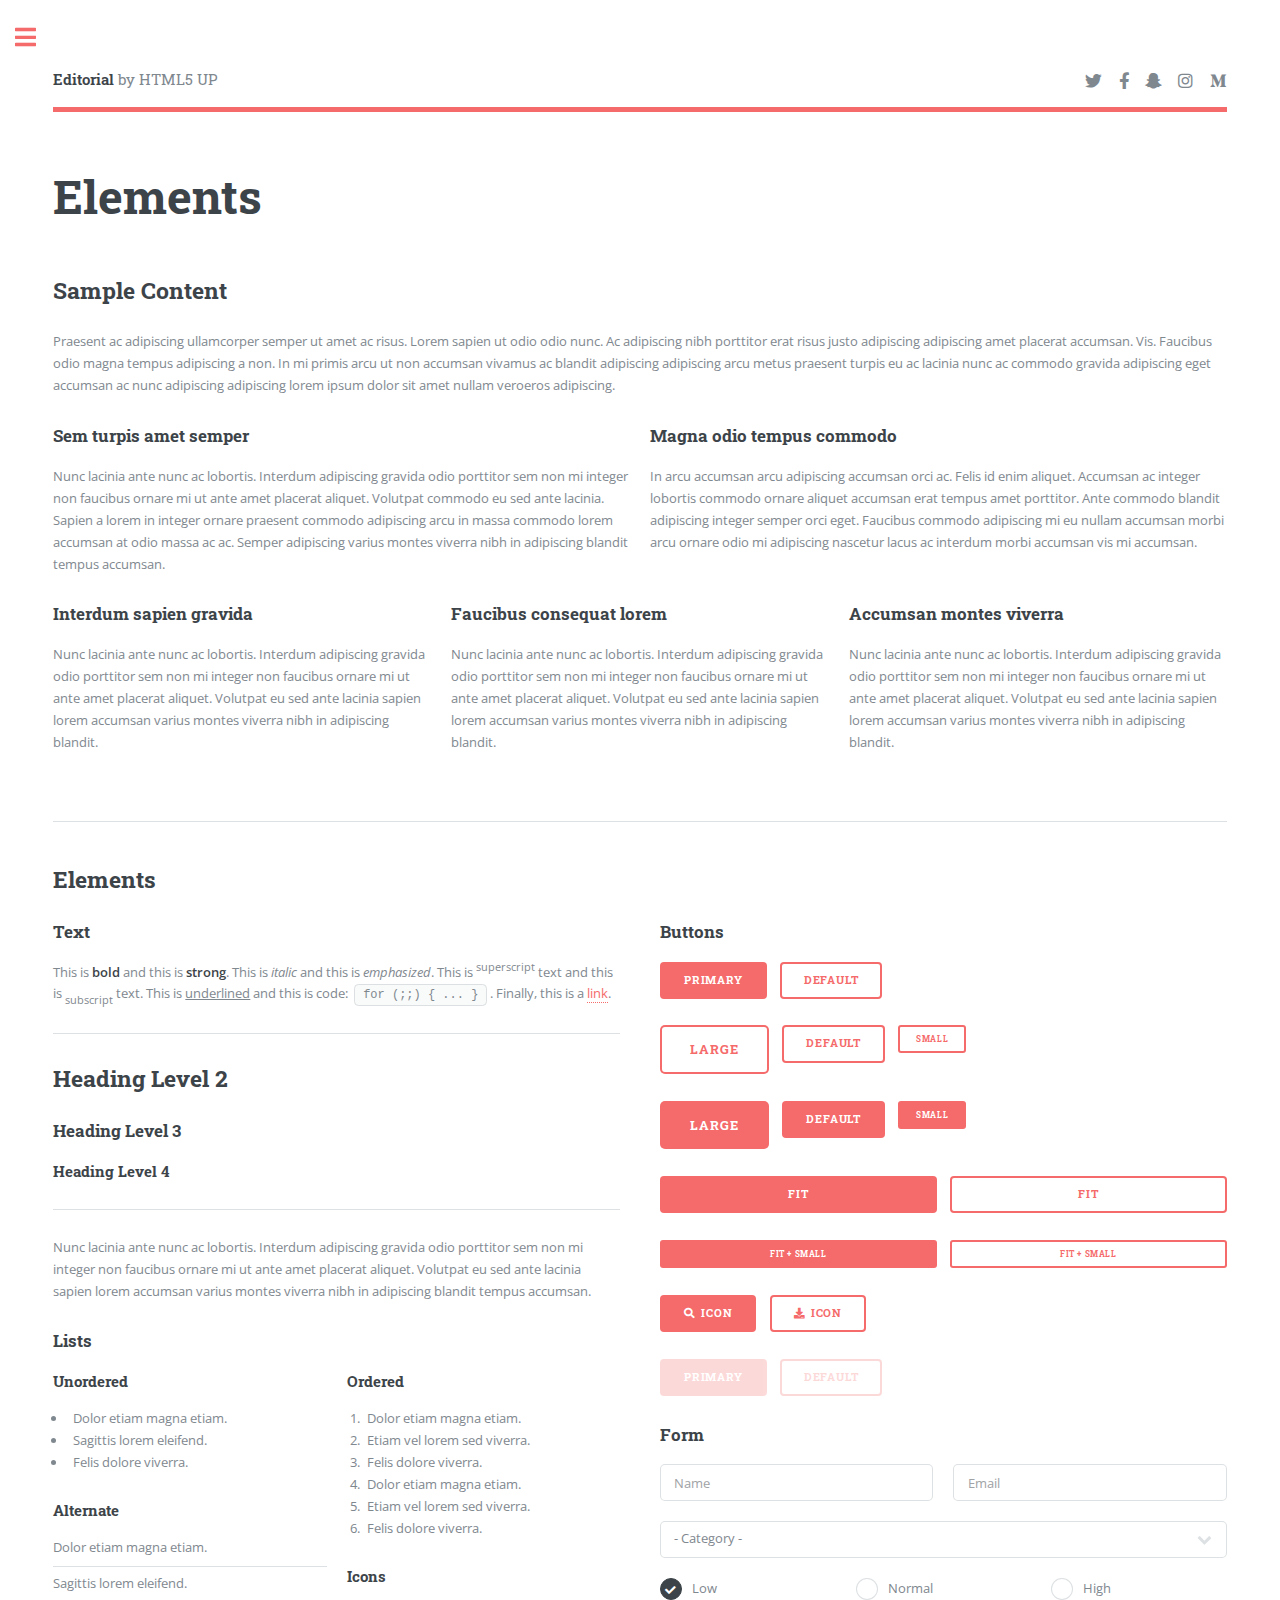
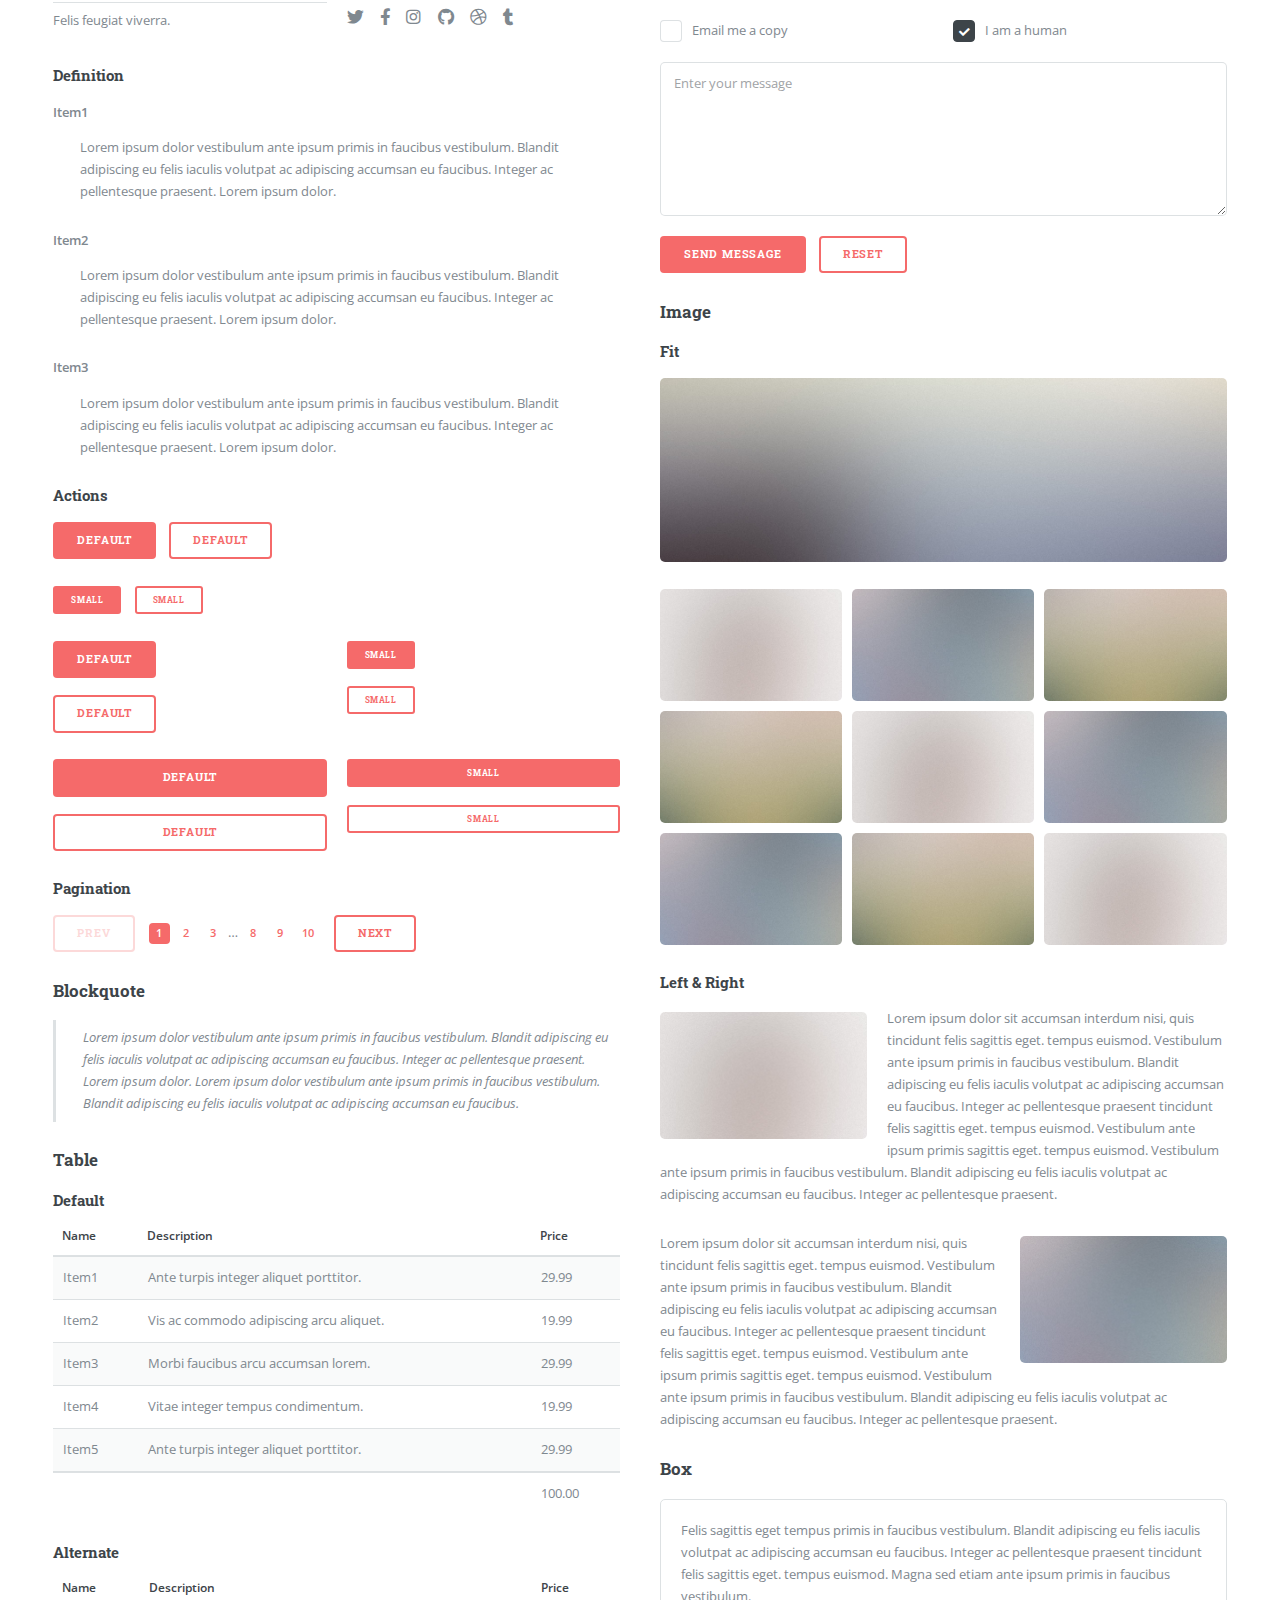
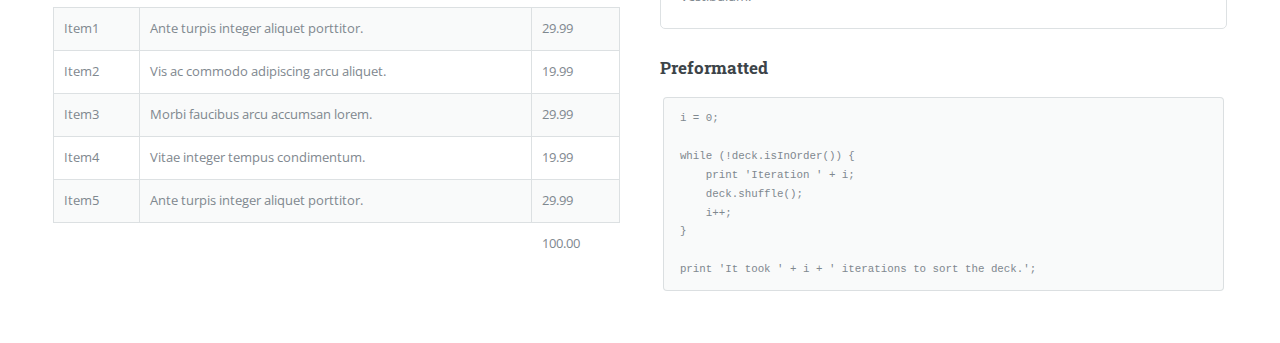
==== elements.html @ 1583969b "push" ====
<!DOCTYPE HTML>
<!--
	Editorial by HTML5 UP
	html5up.net | @ajlkn
	Free for personal and commercial use under the CCA 3.0 license (html5up.net/license)
-->
<html>
	<head>
		<title>Elements - Editorial by HTML5 UP</title>
		<meta charset="utf-8" />
		<meta name="viewport" content="width=device-width, initial-scale=1, user-scalable=no" />
		<link rel="stylesheet" href="assets/css/main.css" />
	</head>
	<body class="is-preload">

		<!-- Wrapper -->
			<div id="wrapper">

				<!-- Main -->
					<div id="main">
						<div class="inner">

							<!-- Header -->
								<header id="header">
									<a href="index.html" class="logo"><strong>Editorial</strong> by HTML5 UP</a>
									<ul class="icons">
										<li><a href="#" class="icon brands fa-twitter"><span class="label">Twitter</span></a></li>
										<li><a href="#" class="icon brands fa-facebook-f"><span class="label">Facebook</span></a></li>
										<li><a href="#" class="icon brands fa-snapchat-ghost"><span class="label">Snapchat</span></a></li>
										<li><a href="#" class="icon brands fa-instagram"><span class="label">Instagram</span></a></li>
										<li><a href="#" class="icon brands fa-medium-m"><span class="label">Medium</span></a></li>
									</ul>
								</header>

							<!-- Content -->
								<section>
									<header class="main">
										<h1>Elements</h1>
									</header>

									<!-- Content -->
										<h2 id="content">Sample Content</h2>
										<p>Praesent ac adipiscing ullamcorper semper ut amet ac risus. Lorem sapien ut odio odio nunc. Ac adipiscing nibh porttitor erat risus justo adipiscing adipiscing amet placerat accumsan. Vis. Faucibus odio magna tempus adipiscing a non. In mi primis arcu ut non accumsan vivamus ac blandit adipiscing adipiscing arcu metus praesent turpis eu ac lacinia nunc ac commodo gravida adipiscing eget accumsan ac nunc adipiscing adipiscing lorem ipsum dolor sit amet nullam veroeros adipiscing.</p>
										<div class="row">
											<div class="col-6 col-12-small">
												<h3>Sem turpis amet semper</h3>
												<p>Nunc lacinia ante nunc ac lobortis. Interdum adipiscing gravida odio porttitor sem non mi integer non faucibus ornare mi ut ante amet placerat aliquet. Volutpat commodo eu sed ante lacinia. Sapien a lorem in integer ornare praesent commodo adipiscing arcu in massa commodo lorem accumsan at odio massa ac ac. Semper adipiscing varius montes viverra nibh in adipiscing blandit tempus accumsan.</p>
											</div>
											<div class="col-6 col-12-small">
												<h3>Magna odio tempus commodo</h3>
												<p>In arcu accumsan arcu adipiscing accumsan orci ac. Felis id enim aliquet. Accumsan ac integer lobortis commodo ornare aliquet accumsan erat tempus amet porttitor. Ante commodo blandit adipiscing integer semper orci eget. Faucibus commodo adipiscing mi eu nullam accumsan morbi arcu ornare odio mi adipiscing nascetur lacus ac interdum morbi accumsan vis mi accumsan.</p>
											</div>
											<!-- Break -->
											<div class="col-4 col-12-medium">
												<h3>Interdum sapien gravida</h3>
												<p>Nunc lacinia ante nunc ac lobortis. Interdum adipiscing gravida odio porttitor sem non mi integer non faucibus ornare mi ut ante amet placerat aliquet. Volutpat eu sed ante lacinia sapien lorem accumsan varius montes viverra nibh in adipiscing blandit.</p>
											</div>
											<div class="col-4 col-12-medium">
												<h3>Faucibus consequat lorem</h3>
												<p>Nunc lacinia ante nunc ac lobortis. Interdum adipiscing gravida odio porttitor sem non mi integer non faucibus ornare mi ut ante amet placerat aliquet. Volutpat eu sed ante lacinia sapien lorem accumsan varius montes viverra nibh in adipiscing blandit.</p>
											</div>
											<div class="col-4 col-12-medium">
												<h3>Accumsan montes viverra</h3>
												<p>Nunc lacinia ante nunc ac lobortis. Interdum adipiscing gravida odio porttitor sem non mi integer non faucibus ornare mi ut ante amet placerat aliquet. Volutpat eu sed ante lacinia sapien lorem accumsan varius montes viverra nibh in adipiscing blandit.</p>
											</div>
										</div>

									<hr class="major" />

									<!-- Elements -->
										<h2 id="elements">Elements</h2>
										<div class="row gtr-200">
											<div class="col-6 col-12-medium">

												<!-- Text stuff -->
													<h3>Text</h3>
													<p>This is <b>bold</b> and this is <strong>strong</strong>. This is <i>italic</i> and this is <em>emphasized</em>.
													This is <sup>superscript</sup> text and this is <sub>subscript</sub> text.
													This is <u>underlined</u> and this is code: <code>for (;;) { ... }</code>.
													Finally, this is a <a href="#">link</a>.</p>
													<hr />
													<h2>Heading Level 2</h2>
													<h3>Heading Level 3</h3>
													<h4>Heading Level 4</h4>
													<hr />
													<p>Nunc lacinia ante nunc ac lobortis. Interdum adipiscing gravida odio porttitor sem non mi integer non faucibus ornare mi ut ante amet placerat aliquet. Volutpat eu sed ante lacinia sapien lorem accumsan varius montes viverra nibh in adipiscing blandit tempus accumsan.</p>

												<!-- Lists -->
													<h3>Lists</h3>
													<div class="row">
														<div class="col-6 col-12-small">

															<h4>Unordered</h4>
															<ul>
																<li>Dolor etiam magna etiam.</li>
																<li>Sagittis lorem eleifend.</li>
																<li>Felis dolore viverra.</li>
															</ul>

															<h4>Alternate</h4>
															<ul class="alt">
																<li>Dolor etiam magna etiam.</li>
																<li>Sagittis lorem eleifend.</li>
																<li>Felis feugiat viverra.</li>
															</ul>

														</div>
														<div class="col-6 col-12-small">

															<h4>Ordered</h4>
															<ol>
																<li>Dolor etiam magna etiam.</li>
																<li>Etiam vel lorem sed viverra.</li>
																<li>Felis dolore viverra.</li>
																<li>Dolor etiam magna etiam.</li>
																<li>Etiam vel lorem sed viverra.</li>
																<li>Felis dolore viverra.</li>
															</ol>

															<h4>Icons</h4>
															<ul class="icons">
																<li><a href="#" class="icon brands fa-twitter"><span class="label">Twitter</span></a></li>
																<li><a href="#" class="icon brands fa-facebook-f"><span class="label">Facebook</span></a></li>
																<li><a href="#" class="icon brands fa-instagram"><span class="label">Instagram</span></a></li>
																<li><a href="#" class="icon brands fa-github"><span class="label">Github</span></a></li>
																<li><a href="#" class="icon brands fa-dribbble"><span class="label">Dribbble</span></a></li>
																<li><a href="#" class="icon brands fa-tumblr"><span class="label">Tumblr</span></a></li>
															</ul>

														</div>
													</div>
													<h4>Definition</h4>
													<dl>
														<dt>Item1</dt>
														<dd>
															<p>Lorem ipsum dolor vestibulum ante ipsum primis in faucibus vestibulum. Blandit adipiscing eu felis iaculis volutpat ac adipiscing accumsan eu faucibus. Integer ac pellentesque praesent. Lorem ipsum dolor.</p>
														</dd>
														<dt>Item2</dt>
														<dd>
															<p>Lorem ipsum dolor vestibulum ante ipsum primis in faucibus vestibulum. Blandit adipiscing eu felis iaculis volutpat ac adipiscing accumsan eu faucibus. Integer ac pellentesque praesent. Lorem ipsum dolor.</p>
														</dd>
														<dt>Item3</dt>
														<dd>
															<p>Lorem ipsum dolor vestibulum ante ipsum primis in faucibus vestibulum. Blandit adipiscing eu felis iaculis volutpat ac adipiscing accumsan eu faucibus. Integer ac pellentesque praesent. Lorem ipsum dolor.</p>
														</dd>
													</dl>

													<h4>Actions</h4>
													<ul class="actions">
														<li><a href="#" class="button primary">Default</a></li>
														<li><a href="#" class="button">Default</a></li>
													</ul>
													<ul class="actions small">
														<li><a href="#" class="button primary small">Small</a></li>
														<li><a href="#" class="button small">Small</a></li>
													</ul>
													<div class="row">
														<div class="col-6 col-12-small">
															<ul class="actions stacked">
																<li><a href="#" class="button primary">Default</a></li>
																<li><a href="#" class="button">Default</a></li>
															</ul>
														</div>
														<div class="col-6 col-12-small">
															<ul class="actions stacked">
																<li><a href="#" class="button primary small">Small</a></li>
																<li><a href="#" class="button small">Small</a></li>
															</ul>
														</div>
														<div class="col-6 col-12-small">
															<ul class="actions stacked">
																<li><a href="#" class="button primary fit">Default</a></li>
																<li><a href="#" class="button fit">Default</a></li>
															</ul>
														</div>
														<div class="col-6 col-12-small">
															<ul class="actions stacked">
																<li><a href="#" class="button primary small fit">Small</a></li>
																<li><a href="#" class="button small fit">Small</a></li>
															</ul>
														</div>
													</div>

													<h4>Pagination</h4>
													<ul class="pagination">
														<li><span class="button disabled">Prev</span></li>
														<li><a href="#" class="page active">1</a></li>
														<li><a href="#" class="page">2</a></li>
														<li><a href="#" class="page">3</a></li>
														<li><span>&hellip;</span></li>
														<li><a href="#" class="page">8</a></li>
														<li><a href="#" class="page">9</a></li>
														<li><a href="#" class="page">10</a></li>
														<li><a href="#" class="button">Next</a></li>
													</ul>

												<!-- Blockquote -->
													<h3>Blockquote</h3>
													<blockquote>Lorem ipsum dolor vestibulum ante ipsum primis in faucibus vestibulum. Blandit adipiscing eu felis iaculis volutpat ac adipiscing accumsan eu faucibus. Integer ac pellentesque praesent. Lorem ipsum dolor. Lorem ipsum dolor vestibulum ante ipsum primis in faucibus vestibulum. Blandit adipiscing eu felis iaculis volutpat ac adipiscing accumsan eu faucibus.</blockquote>

												<!-- Table -->
													<h3>Table</h3>

													<h4>Default</h4>
													<div class="table-wrapper">
														<table>
															<thead>
																<tr>
																	<th>Name</th>
																	<th>Description</th>
																	<th>Price</th>
																</tr>
															</thead>
															<tbody>
																<tr>
																	<td>Item1</td>
																	<td>Ante turpis integer aliquet porttitor.</td>
																	<td>29.99</td>
																</tr>
																<tr>
																	<td>Item2</td>
																	<td>Vis ac commodo adipiscing arcu aliquet.</td>
																	<td>19.99</td>
																</tr>
																<tr>
																	<td>Item3</td>
																	<td> Morbi faucibus arcu accumsan lorem.</td>
																	<td>29.99</td>
																</tr>
																<tr>
																	<td>Item4</td>
																	<td>Vitae integer tempus condimentum.</td>
																	<td>19.99</td>
																</tr>
																<tr>
																	<td>Item5</td>
																	<td>Ante turpis integer aliquet porttitor.</td>
																	<td>29.99</td>
																</tr>
															</tbody>
															<tfoot>
																<tr>
																	<td colspan="2"></td>
																	<td>100.00</td>
																</tr>
															</tfoot>
														</table>
													</div>

													<h4>Alternate</h4>
													<div class="table-wrapper">
														<table class="alt">
															<thead>
																<tr>
																	<th>Name</th>
																	<th>Description</th>
																	<th>Price</th>
																</tr>
															</thead>
															<tbody>
																<tr>
																	<td>Item1</td>
																	<td>Ante turpis integer aliquet porttitor.</td>
																	<td>29.99</td>
																</tr>
																<tr>
																	<td>Item2</td>
																	<td>Vis ac commodo adipiscing arcu aliquet.</td>
																	<td>19.99</td>
																</tr>
																<tr>
																	<td>Item3</td>
																	<td> Morbi faucibus arcu accumsan lorem.</td>
																	<td>29.99</td>
																</tr>
																<tr>
																	<td>Item4</td>
																	<td>Vitae integer tempus condimentum.</td>
																	<td>19.99</td>
																</tr>
																<tr>
																	<td>Item5</td>
																	<td>Ante turpis integer aliquet porttitor.</td>
																	<td>29.99</td>
																</tr>
															</tbody>
															<tfoot>
																<tr>
																	<td colspan="2"></td>
																	<td>100.00</td>
																</tr>
															</tfoot>
														</table>
													</div>

											</div>
											<div class="col-6 col-12-medium">

												<!-- Buttons -->
													<h3>Buttons</h3>
													<ul class="actions">
														<li><a href="#" class="button primary">Primary</a></li>
														<li><a href="#" class="button">Default</a></li>
													</ul>
													<ul class="actions">
														<li><a href="#" class="button large">Large</a></li>
														<li><a href="#" class="button">Default</a></li>
														<li><a href="#" class="button small">Small</a></li>
													</ul>
													<ul class="actions">
														<li><a href="#" class="button primary large">Large</a></li>
														<li><a href="#" class="button primary">Default</a></li>
														<li><a href="#" class="button primary small">Small</a></li>
													</ul>
													<ul class="actions fit">
														<li><a href="#" class="button primary fit">Fit</a></li>
														<li><a href="#" class="button fit">Fit</a></li>
													</ul>
													<ul class="actions fit small">
														<li><a href="#" class="button primary fit small">Fit + Small</a></li>
														<li><a href="#" class="button fit small">Fit + Small</a></li>
													</ul>
													<ul class="actions">
														<li><a href="#" class="button primary icon solid fa-search">Icon</a></li>
														<li><a href="#" class="button icon solid fa-download">Icon</a></li>
													</ul>
													<ul class="actions">
														<li><span class="button primary disabled">Primary</span></li>
														<li><span class="button disabled">Default</span></li>
													</ul>

												<!-- Form -->
													<h3>Form</h3>

													<form method="post" action="#">
														<div class="row gtr-uniform">
															<div class="col-6 col-12-xsmall">
																<input type="text" name="demo-name" id="demo-name" value="" placeholder="Name" />
															</div>
															<div class="col-6 col-12-xsmall">
																<input type="email" name="demo-email" id="demo-email" value="" placeholder="Email" />
															</div>
															<!-- Break -->
															<div class="col-12">
																<select name="demo-category" id="demo-category">
																	<option value="">- Category -</option>
																	<option value="1">Manufacturing</option>
																	<option value="1">Shipping</option>
																	<option value="1">Administration</option>
																	<option value="1">Human Resources</option>
																</select>
															</div>
															<!-- Break -->
															<div class="col-4 col-12-small">
																<input type="radio" id="demo-priority-low" name="demo-priority" checked>
																<label for="demo-priority-low">Low</label>
															</div>
															<div class="col-4 col-12-small">
																<input type="radio" id="demo-priority-normal" name="demo-priority">
																<label for="demo-priority-normal">Normal</label>
															</div>
															<div class="col-4 col-12-small">
																<input type="radio" id="demo-priority-high" name="demo-priority">
																<label for="demo-priority-high">High</label>
															</div>
															<!-- Break -->
															<div class="col-6 col-12-small">
																<input type="checkbox" id="demo-copy" name="demo-copy">
																<label for="demo-copy">Email me a copy</label>
															</div>
															<div class="col-6 col-12-small">
																<input type="checkbox" id="demo-human" name="demo-human" checked>
																<label for="demo-human">I am a human</label>
															</div>
															<!-- Break -->
															<div class="col-12">
																<textarea name="demo-message" id="demo-message" placeholder="Enter your message" rows="6"></textarea>
															</div>
															<!-- Break -->
															<div class="col-12">
																<ul class="actions">
																	<li><input type="submit" value="Send Message" class="primary" /></li>
																	<li><input type="reset" value="Reset" /></li>
																</ul>
															</div>
														</div>
													</form>

												<!-- Image -->
													<h3>Image</h3>

													<h4>Fit</h4>
													<span class="image fit"><img src="images/pic11.jpg" alt="" /></span>
													<div class="box alt">
														<div class="row gtr-50 gtr-uniform">
															<div class="col-4"><span class="image fit"><img src="images/pic01.jpg" alt="" /></span></div>
															<div class="col-4"><span class="image fit"><img src="images/pic02.jpg" alt="" /></span></div>
															<div class="col-4"><span class="image fit"><img src="images/pic03.jpg" alt="" /></span></div>
															<!-- Break -->
															<div class="col-4"><span class="image fit"><img src="images/pic03.jpg" alt="" /></span></div>
															<div class="col-4"><span class="image fit"><img src="images/pic01.jpg" alt="" /></span></div>
															<div class="col-4"><span class="image fit"><img src="images/pic02.jpg" alt="" /></span></div>
															<!-- Break -->
															<div class="col-4"><span class="image fit"><img src="images/pic02.jpg" alt="" /></span></div>
															<div class="col-4"><span class="image fit"><img src="images/pic03.jpg" alt="" /></span></div>
															<div class="col-4"><span class="image fit"><img src="images/pic01.jpg" alt="" /></span></div>
														</div>
													</div>

													<h4>Left &amp; Right</h4>
													<p><span class="image left"><img src="images/pic01.jpg" alt="" /></span>Lorem ipsum dolor sit accumsan interdum nisi, quis tincidunt felis sagittis eget. tempus euismod. Vestibulum ante ipsum primis in faucibus vestibulum. Blandit adipiscing eu felis iaculis volutpat ac adipiscing accumsan eu faucibus. Integer ac pellentesque praesent tincidunt felis sagittis eget. tempus euismod. Vestibulum ante ipsum primis sagittis eget. tempus euismod. Vestibulum ante ipsum primis in faucibus vestibulum. Blandit adipiscing eu felis iaculis volutpat ac adipiscing accumsan eu faucibus. Integer ac pellentesque praesent.</p>
													<p><span class="image right"><img src="images/pic02.jpg" alt="" /></span>Lorem ipsum dolor sit accumsan interdum nisi, quis tincidunt felis sagittis eget. tempus euismod. Vestibulum ante ipsum primis in faucibus vestibulum. Blandit adipiscing eu felis iaculis volutpat ac adipiscing accumsan eu faucibus. Integer ac pellentesque praesent tincidunt felis sagittis eget. tempus euismod. Vestibulum ante ipsum primis sagittis eget. tempus euismod. Vestibulum ante ipsum primis in faucibus vestibulum. Blandit adipiscing eu felis iaculis volutpat ac adipiscing accumsan eu faucibus. Integer ac pellentesque praesent.</p>

												<!-- Box -->
													<h3>Box</h3>
													<div class="box">
														<p>Felis sagittis eget tempus primis in faucibus vestibulum. Blandit adipiscing eu felis iaculis volutpat ac adipiscing accumsan eu faucibus. Integer ac pellentesque praesent tincidunt felis sagittis eget. tempus euismod. Magna sed etiam ante ipsum primis in faucibus vestibulum.</p>
													</div>

												<!-- Preformatted Code -->
													<h3>Preformatted</h3>
													<pre><code>i = 0;

while (!deck.isInOrder()) {
    print 'Iteration ' + i;
    deck.shuffle();
    i++;
}

print 'It took ' + i + ' iterations to sort the deck.';
</code></pre>

											</div>
										</div>

								</section>

						</div>
					</div>

				<!-- Sidebar -->
					<div id="sidebar">
						<div class="inner">

							<!-- Search -->
								<section id="search" class="alt">
									<form method="post" action="#">
										<input type="text" name="query" id="query" placeholder="Search" />
									</form>
								</section>

							<!-- Menu -->
								<nav id="menu">
									<header class="major">
										<h2>Menu</h2>
									</header>
									<ul>
										<li><a href="index.html">Homepage</a></li>
										<li><a href="generic.html">Generic</a></li>
										<li><a href="elements.html">Elements</a></li>
										<li>
											<span class="opener">Submenu</span>
											<ul>
												<li><a href="#">Lorem Dolor</a></li>
												<li><a href="#">Ipsum Adipiscing</a></li>
												<li><a href="#">Tempus Magna</a></li>
												<li><a href="#">Feugiat Veroeros</a></li>
											</ul>
										</li>
										<li><a href="#">Etiam Dolore</a></li>
										<li><a href="#">Adipiscing</a></li>
										<li>
											<span class="opener">Another Submenu</span>
											<ul>
												<li><a href="#">Lorem Dolor</a></li>
												<li><a href="#">Ipsum Adipiscing</a></li>
												<li><a href="#">Tempus Magna</a></li>
												<li><a href="#">Feugiat Veroeros</a></li>
											</ul>
										</li>
										<li><a href="#">Maximus Erat</a></li>
										<li><a href="#">Sapien Mauris</a></li>
										<li><a href="#">Amet Lacinia</a></li>
									</ul>
								</nav>

							<!-- Section -->
								<section>
									<header class="major">
										<h2>Ante interdum</h2>
									</header>
									<div class="mini-posts">
										<article>
											<a href="#" class="image"><img src="images/pic07.jpg" alt="" /></a>
											<p>Aenean ornare velit lacus, ac varius enim lorem ullamcorper dolore aliquam.</p>
										</article>
										<article>
											<a href="#" class="image"><img src="images/pic08.jpg" alt="" /></a>
											<p>Aenean ornare velit lacus, ac varius enim lorem ullamcorper dolore aliquam.</p>
										</article>
										<article>
											<a href="#" class="image"><img src="images/pic09.jpg" alt="" /></a>
											<p>Aenean ornare velit lacus, ac varius enim lorem ullamcorper dolore aliquam.</p>
										</article>
									</div>
									<ul class="actions">
										<li><a href="#" class="button">More</a></li>
									</ul>
								</section>

							<!-- Section -->
								<section>
									<header class="major">
										<h2>Get in touch</h2>
									</header>
									<p>Sed varius enim lorem ullamcorper dolore aliquam aenean ornare velit lacus, ac varius enim lorem ullamcorper dolore. Proin sed aliquam facilisis ante interdum. Sed nulla amet lorem feugiat tempus aliquam.</p>
									<ul class="contact">
										<li class="icon solid fa-envelope"><a href="#">information@untitled.tld</a></li>
										<li class="icon solid fa-phone">(000) 000-0000</li>
										<li class="icon solid fa-home">1234 Somewhere Road #8254<br />
										Nashville, TN 00000-0000</li>
									</ul>
								</section>

							<!-- Footer -->
								<footer id="footer">
									<p class="copyright">&copy; Untitled. All rights reserved. Demo Images: <a href="https://unsplash.com">Unsplash</a>. Design: <a href="https://html5up.net">HTML5 UP</a>.</p>
								</footer>

						</div>
					</div>

			</div>

		<!-- Scripts -->
			<script src="assets/js/jquery.min.js"></script>
			<script src="assets/js/browser.min.js"></script>
			<script src="assets/js/breakpoints.min.js"></script>
			<script src="assets/js/util.js"></script>
			<script src="assets/js/main.js"></script>

	</body>
</html>
---- assets/css/main.css ----
@import url(fontawesome-all.min.css);
@import url("https://fonts.googleapis.com/css?family=Open+Sans:400,600,400italic,600italic|Roboto+Slab:400,700");
/*
	Editorial by HTML5 UP
	html5up.net | @ajlkn
	Free for personal and commercial use under the CCA 3.0 license (html5up.net/license)
*/
html, body, div, span, applet, object,
iframe, h1, h2, h3, h4, h5, h6, p, blockquote,
pre, a, abbr, acronym, address, big, cite,
code, del, dfn, em, img, ins, kbd, q, s, samp,
small, strike, strong, sub, sup, tt, var, b,
u, i, center, dl, dt, dd, ol, ul, li, fieldset,
form, label, legend, table, caption, tbody,
tfoot, thead, tr, th, td, article, aside,
canvas, details, embed, figure, figcaption,
footer, header, hgroup, menu, nav, output, ruby,
section, summary, time, mark, audio, video {
  margin: 0;
  padding: 0;
  border: 0;
  font-size: 100%;
  font: inherit;
  vertical-align: baseline; }

article, aside, details, figcaption, figure,
footer, header, hgroup, menu, nav, section {
  display: block; }

body {
  line-height: 1; }

ol, ul {
  list-style: none; }

blockquote, q {
  quotes: none; }
  blockquote:before, blockquote:after, q:before, q:after {
    content: '';
    content: none; }

table {
  border-collapse: collapse;
  border-spacing: 0; }

body {
  -webkit-text-size-adjust: none; }

mark {
  background-color: transparent;
  color: inherit; }

input::-moz-focus-inner {
  border: 0;
  padding: 0; }

input, select, textarea {
  -moz-appearance: none;
  -webkit-appearance: none;
  -ms-appearance: none;
  appearance: none; }

/* Basic */
@-ms-viewport {
  width: device-width; }

body {
  -ms-overflow-style: scrollbar; }

@media screen and (max-width: 480px) {
  html, body {
    min-width: 320px; } }

html {
  box-sizing: border-box; }

*, *:before, *:after {
  box-sizing: inherit; }

body {
  background: #ffffff; }
  body.is-preload *, body.is-preload *:before, body.is-preload *:after, body.is-resizing *, body.is-resizing *:before, body.is-resizing *:after {
    -moz-animation: none !important;
    -webkit-animation: none !important;
    -ms-animation: none !important;
    animation: none !important;
    -moz-transition: none !important;
    -webkit-transition: none !important;
    -ms-transition: none !important;
    transition: none !important; }

/* Type */
body, input, select, textarea {
  color: #7f888f;
  font-family: "Open Sans", sans-serif;
  font-size: 13pt;
  font-weight: 400;
  line-height: 1.65; }
  @media screen and (max-width: 1680px) {
    body, input, select, textarea {
      font-size: 11pt; } }
  @media screen and (max-width: 1280px) {
    body, input, select, textarea {
      font-size: 10pt; } }
  @media screen and (max-width: 360px) {
    body, input, select, textarea {
      font-size: 9pt; } }

a {
  -moz-transition: color 0.2s ease-in-out, border-bottom-color 0.2s ease-in-out;
  -webkit-transition: color 0.2s ease-in-out, border-bottom-color 0.2s ease-in-out;
  -ms-transition: color 0.2s ease-in-out, border-bottom-color 0.2s ease-in-out;
  transition: color 0.2s ease-in-out, border-bottom-color 0.2s ease-in-out;
  border-bottom: dotted 1px;
  color: #f56a6a;
  text-decoration: none; }
  a:hover {
    border-bottom-color: #f56a6a;
    color: #f56a6a !important; }
    a:hover strong {
      color: inherit; }

strong, b {
  color: #3d4449;
  font-weight: 600; }

em, i {
  font-style: italic; }

p {
  margin: 0 0 2em 0; }

h1, h2, h3, h4, h5, h6 {
  color: #3d4449;
  font-family: "Roboto Slab", serif;
  font-weight: 700;
  line-height: 1.5;
  margin: 0 0 1em 0; }
  h1 a, h2 a, h3 a, h4 a, h5 a, h6 a {
    color: inherit;
    text-decoration: none;
    border-bottom: 0; }

h1 {
  font-size: 4em;
  margin: 0 0 0.5em 0;
  line-height: 1.3; }

h2 {
  font-size: 1.75em; }

h3 {
  font-size: 1.25em; }

h4 {
  font-size: 1.1em; }

h5 {
  font-size: 0.9em; }

h6 {
  font-size: 0.7em; }

@media screen and (max-width: 1680px) {
  h1 {
    font-size: 3.5em; } }

@media screen and (max-width: 980px) {
  h1 {
    font-size: 3.25em; } }

@media screen and (max-width: 736px) {
  h1 {
    font-size: 2em;
    line-height: 1.4; }
  h2 {
    font-size: 1.5em; } }

sub {
  font-size: 0.8em;
  position: relative;
  top: 0.5em; }

sup {
  font-size: 0.8em;
  position: relative;
  top: -0.5em; }

blockquote {
  border-left: solid 3px rgba(210, 215, 217, 0.75);
  font-style: italic;
  margin: 0 0 2em 0;
  padding: 0.5em 0 0.5em 2em; }

code {
  background: rgba(230, 235, 237, 0.25);
  border-radius: 0.375em;
  border: solid 1px rgba(210, 215, 217, 0.75);
  font-family: "Courier New", monospace;
  font-size: 0.9em;
  margin: 0 0.25em;
  padding: 0.25em 0.65em; }

pre {
  -webkit-overflow-scrolling: touch;
  font-family: "Courier New", monospace;
  font-size: 0.9em;
  margin: 0 0 2em 0; }
  pre code {
    display: block;
    line-height: 1.75;
    padding: 1em 1.5em;
    overflow-x: auto; }

hr {
  border: 0;
  border-bottom: solid 1px rgba(210, 215, 217, 0.75);
  margin: 2em 0; }
  hr.major {
    margin: 3em 0; }

.align-left {
  text-align: left; }

.align-center {
  text-align: center; }

.align-right {
  text-align: right; }

/* Row */
.row {
  display: flex;
  flex-wrap: wrap;
  box-sizing: border-box;
  align-items: stretch; }
  .row > * {
    box-sizing: border-box; }
  .row.gtr-uniform > * > :last-child {
    margin-bottom: 0; }
  .row.aln-left {
    justify-content: flex-start; }
  .row.aln-center {
    justify-content: center; }
  .row.aln-right {
    justify-content: flex-end; }
  .row.aln-top {
    align-items: flex-start; }
  .row.aln-middle {
    align-items: center; }
  .row.aln-bottom {
    align-items: flex-end; }
  .row > .imp {
    order: -1; }
  .row > .col-1 {
    width: 8.33333%; }
  .row > .off-1 {
    margin-left: 8.33333%; }
  .row > .col-2 {
    width: 16.66667%; }
  .row > .off-2 {
    margin-left: 16.66667%; }
  .row > .col-3 {
    width: 25%; }
  .row > .off-3 {
    margin-left: 25%; }
  .row > .col-4 {
    width: 33.33333%; }
  .row > .off-4 {
    margin-left: 33.33333%; }
  .row > .col-5 {
    width: 41.66667%; }
  .row > .off-5 {
    margin-left: 41.66667%; }
  .row > .col-6 {
    width: 50%; }
  .row > .off-6 {
    margin-left: 50%; }
  .row > .col-7 {
    width: 58.33333%; }
  .row > .off-7 {
    margin-left: 58.33333%; }
  .row > .col-8 {
    width: 66.66667%; }
  .row > .off-8 {
    margin-left: 66.66667%; }
  .row > .col-9 {
    width: 75%; }
  .row > .off-9 {
    margin-left: 75%; }
  .row > .col-10 {
    width: 83.33333%; }
  .row > .off-10 {
    margin-left: 83.33333%; }
  .row > .col-11 {
    width: 91.66667%; }
  .row > .off-11 {
    margin-left: 91.66667%; }
  .row > .col-12 {
    width: 100%; }
  .row > .off-12 {
    margin-left: 100%; }
  .row.gtr-0 {
    margin-top: 0;
    margin-left: 0em; }
    .row.gtr-0 > * {
      padding: 0 0 0 0em; }
    .row.gtr-0.gtr-uniform {
      margin-top: 0em; }
      .row.gtr-0.gtr-uniform > * {
        padding-top: 0em; }
  .row.gtr-25 {
    margin-top: 0;
    margin-left: -0.375em; }
    .row.gtr-25 > * {
      padding: 0 0 0 0.375em; }
    .row.gtr-25.gtr-uniform {
      margin-top: -0.375em; }
      .row.gtr-25.gtr-uniform > * {
        padding-top: 0.375em; }
  .row.gtr-50 {
    margin-top: 0;
    margin-left: -0.75em; }
    .row.gtr-50 > * {
      padding: 0 0 0 0.75em; }
    .row.gtr-50.gtr-uniform {
      margin-top: -0.75em; }
      .row.gtr-50.gtr-uniform > * {
        padding-top: 0.75em; }
  .row {
    margin-top: 0;
    margin-left: -1.5em; }
    .row > * {
      padding: 0 0 0 1.5em; }
    .row.gtr-uniform {
      margin-top: -1.5em; }
      .row.gtr-uniform > * {
        padding-top: 1.5em; }
  .row.gtr-150 {
    margin-top: 0;
    margin-left: -2.25em; }
    .row.gtr-150 > * {
      padding: 0 0 0 2.25em; }
    .row.gtr-150.gtr-uniform {
      margin-top: -2.25em; }
      .row.gtr-150.gtr-uniform > * {
        padding-top: 2.25em; }
  .row.gtr-200 {
    margin-top: 0;
    margin-left: -3em; }
    .row.gtr-200 > * {
      padding: 0 0 0 3em; }
    .row.gtr-200.gtr-uniform {
      margin-top: -3em; }
      .row.gtr-200.gtr-uniform > * {
        padding-top: 3em; }
  @media screen and (max-width: 1680px) {
    .row {
      display: flex;
      flex-wrap: wrap;
      box-sizing: border-box;
      align-items: stretch; }
      .row > * {
        box-sizing: border-box; }
      .row.gtr-uniform > * > :last-child {
        margin-bottom: 0; }
      .row.aln-left {
        justify-content: flex-start; }
      .row.aln-center {
        justify-content: center; }
      .row.aln-right {
        justify-content: flex-end; }
      .row.aln-top {
        align-items: flex-start; }
      .row.aln-middle {
        align-items: center; }
      .row.aln-bottom {
        align-items: flex-end; }
      .row > .imp-xlarge {
        order: -1; }
      .row > .col-1-xlarge {
        width: 8.33333%; }
      .row > .off-1-xlarge {
        margin-left: 8.33333%; }
      .row > .col-2-xlarge {
        width: 16.66667%; }
      .row > .off-2-xlarge {
        margin-left: 16.66667%; }
      .row > .col-3-xlarge {
        width: 25%; }
      .row > .off-3-xlarge {
        margin-left: 25%; }
      .row > .col-4-xlarge {
        width: 33.33333%; }
      .row > .off-4-xlarge {
        margin-left: 33.33333%; }
      .row > .col-5-xlarge {
        width: 41.66667%; }
      .row > .off-5-xlarge {
        margin-left: 41.66667%; }
      .row > .col-6-xlarge {
        width: 50%; }
      .row > .off-6-xlarge {
        margin-left: 50%; }
      .row > .col-7-xlarge {
        width: 58.33333%; }
      .row > .off-7-xlarge {
        margin-left: 58.33333%; }
      .row > .col-8-xlarge {
        width: 66.66667%; }
      .row > .off-8-xlarge {
        margin-left: 66.66667%; }
      .row > .col-9-xlarge {
        width: 75%; }
      .row > .off-9-xlarge {
        margin-left: 75%; }
      .row > .col-10-xlarge {
        width: 83.33333%; }
      .row > .off-10-xlarge {
        margin-left: 83.33333%; }
      .row > .col-11-xlarge {
        width: 91.66667%; }
      .row > .off-11-xlarge {
        margin-left: 91.66667%; }
      .row > .col-12-xlarge {
        width: 100%; }
      .row > .off-12-xlarge {
        margin-left: 100%; }
      .row.gtr-0 {
        margin-top: 0;
        margin-left: 0em; }
        .row.gtr-0 > * {
          padding: 0 0 0 0em; }
        .row.gtr-0.gtr-uniform {
          margin-top: 0em; }
          .row.gtr-0.gtr-uniform > * {
            padding-top: 0em; }
      .row.gtr-25 {
        margin-top: 0;
        margin-left: -0.375em; }
        .row.gtr-25 > * {
          padding: 0 0 0 0.375em; }
        .row.gtr-25.gtr-uniform {
          margin-top: -0.375em; }
          .row.gtr-25.gtr-uniform > * {
            padding-top: 0.375em; }
      .row.gtr-50 {
        margin-top: 0;
        margin-left: -0.75em; }
        .row.gtr-50 > * {
          padding: 0 0 0 0.75em; }
        .row.gtr-50.gtr-uniform {
          margin-top: -0.75em; }
          .row.gtr-50.gtr-uniform > * {
            padding-top: 0.75em; }
      .row {
        margin-top: 0;
        margin-left: -1.5em; }
        .row > * {
          padding: 0 0 0 1.5em; }
        .row.gtr-uniform {
          margin-top: -1.5em; }
          .row.gtr-uniform > * {
            padding-top: 1.5em; }
      .row.gtr-150 {
        margin-top: 0;
        margin-left: -2.25em; }
        .row.gtr-150 > * {
          padding: 0 0 0 2.25em; }
        .row.gtr-150.gtr-uniform {
          margin-top: -2.25em; }
          .row.gtr-150.gtr-uniform > * {
            padding-top: 2.25em; }
      .row.gtr-200 {
        margin-top: 0;
        margin-left: -3em; }
        .row.gtr-200 > * {
          padding: 0 0 0 3em; }
        .row.gtr-200.gtr-uniform {
          margin-top: -3em; }
          .row.gtr-200.gtr-uniform > * {
            padding-top: 3em; } }
  @media screen and (max-width: 1280px) {
    .row {
      display: flex;
      flex-wrap: wrap;
      box-sizing: border-box;
      align-items: stretch; }
      .row > * {
        box-sizing: border-box; }
      .row.gtr-uniform > * > :last-child {
        margin-bottom: 0; }
      .row.aln-left {
        justify-content: flex-start; }
      .row.aln-center {
        justify-content: center; }
      .row.aln-right {
        justify-content: flex-end; }
      .row.aln-top {
        align-items: flex-start; }
      .row.aln-middle {
        align-items: center; }
      .row.aln-bottom {
        align-items: flex-end; }
      .row > .imp-large {
        order: -1; }
      .row > .col-1-large {
        width: 8.33333%; }
      .row > .off-1-large {
        margin-left: 8.33333%; }
      .row > .col-2-large {
        width: 16.66667%; }
      .row > .off-2-large {
        margin-left: 16.66667%; }
      .row > .col-3-large {
        width: 25%; }
      .row > .off-3-large {
        margin-left: 25%; }
      .row > .col-4-large {
        width: 33.33333%; }
      .row > .off-4-large {
        margin-left: 33.33333%; }
      .row > .col-5-large {
        width: 41.66667%; }
      .row > .off-5-large {
        margin-left: 41.66667%; }
      .row > .col-6-large {
        width: 50%; }
      .row > .off-6-large {
        margin-left: 50%; }
      .row > .col-7-large {
        width: 58.33333%; }
      .row > .off-7-large {
        margin-left: 58.33333%; }
      .row > .col-8-large {
        width: 66.66667%; }
      .row > .off-8-large {
        margin-left: 66.66667%; }
      .row > .col-9-large {
        width: 75%; }
      .row > .off-9-large {
        margin-left: 75%; }
      .row > .col-10-large {
        width: 83.33333%; }
      .row > .off-10-large {
        margin-left: 83.33333%; }
      .row > .col-11-large {
        width: 91.66667%; }
      .row > .off-11-large {
        margin-left: 91.66667%; }
      .row > .col-12-large {
        width: 100%; }
      .row > .off-12-large {
        margin-left: 100%; }
      .row.gtr-0 {
        margin-top: 0;
        margin-left: 0em; }
        .row.gtr-0 > * {
          padding: 0 0 0 0em; }
        .row.gtr-0.gtr-uniform {
          margin-top: 0em; }
          .row.gtr-0.gtr-uniform > * {
            padding-top: 0em; }
      .row.gtr-25 {
        margin-top: 0;
        margin-left: -0.375em; }
        .row.gtr-25 > * {
          padding: 0 0 0 0.375em; }
        .row.gtr-25.gtr-uniform {
          margin-top: -0.375em; }
          .row.gtr-25.gtr-uniform > * {
            padding-top: 0.375em; }
      .row.gtr-50 {
        margin-top: 0;
        margin-left: -0.75em; }
        .row.gtr-50 > * {
          padding: 0 0 0 0.75em; }
        .row.gtr-50.gtr-uniform {
          margin-top: -0.75em; }
          .row.gtr-50.gtr-uniform > * {
            padding-top: 0.75em; }
      .row {
        margin-top: 0;
        margin-left: -1.5em; }
        .row > * {
          padding: 0 0 0 1.5em; }
        .row.gtr-uniform {
          margin-top: -1.5em; }
          .row.gtr-uniform > * {
            padding-top: 1.5em; }
      .row.gtr-150 {
        margin-top: 0;
        margin-left: -2.25em; }
        .row.gtr-150 > * {
          padding: 0 0 0 2.25em; }
        .row.gtr-150.gtr-uniform {
          margin-top: -2.25em; }
          .row.gtr-150.gtr-uniform > * {
            padding-top: 2.25em; }
      .row.gtr-200 {
        margin-top: 0;
        margin-left: -3em; }
        .row.gtr-200 > * {
          padding: 0 0 0 3em; }
        .row.gtr-200.gtr-uniform {
          margin-top: -3em; }
          .row.gtr-200.gtr-uniform > * {
            padding-top: 3em; } }
  @media screen and (max-width: 980px) {
    .row {
      display: flex;
      flex-wrap: wrap;
      box-sizing: border-box;
      align-items: stretch; }
      .row > * {
        box-sizing: border-box; }
      .row.gtr-uniform > * > :last-child {
        margin-bottom: 0; }
      .row.aln-left {
        justify-content: flex-start; }
      .row.aln-center {
        justify-content: center; }
      .row.aln-right {
        justify-content: flex-end; }
      .row.aln-top {
        align-items: flex-start; }
      .row.aln-middle {
        align-items: center; }
      .row.aln-bottom {
        align-items: flex-end; }
      .row > .imp-medium {
        order: -1; }
      .row > .col-1-medium {
        width: 8.33333%; }
      .row > .off-1-medium {
        margin-left: 8.33333%; }
      .row > .col-2-medium {
        width: 16.66667%; }
      .row > .off-2-medium {
        margin-left: 16.66667%; }
      .row > .col-3-medium {
        width: 25%; }
      .row > .off-3-medium {
        margin-left: 25%; }
      .row > .col-4-medium {
        width: 33.33333%; }
      .row > .off-4-medium {
        margin-left: 33.33333%; }
      .row > .col-5-medium {
        width: 41.66667%; }
      .row > .off-5-medium {
        margin-left: 41.66667%; }
      .row > .col-6-medium {
        width: 50%; }
      .row > .off-6-medium {
        margin-left: 50%; }
      .row > .col-7-medium {
        width: 58.33333%; }
      .row > .off-7-medium {
        margin-left: 58.33333%; }
      .row > .col-8-medium {
        width: 66.66667%; }
      .row > .off-8-medium {
        margin-left: 66.66667%; }
      .row > .col-9-medium {
        width: 75%; }
      .row > .off-9-medium {
        margin-left: 75%; }
      .row > .col-10-medium {
        width: 83.33333%; }
      .row > .off-10-medium {
        margin-left: 83.33333%; }
      .row > .col-11-medium {
        width: 91.66667%; }
      .row > .off-11-medium {
        margin-left: 91.66667%; }
      .row > .col-12-medium {
        width: 100%; }
      .row > .off-12-medium {
        margin-left: 100%; }
      .row.gtr-0 {
        margin-top: 0;
        margin-left: 0em; }
        .row.gtr-0 > * {
          padding: 0 0 0 0em; }
        .row.gtr-0.gtr-uniform {
          margin-top: 0em; }
          .row.gtr-0.gtr-uniform > * {
            padding-top: 0em; }
      .row.gtr-25 {
        margin-top: 0;
        margin-left: -0.375em; }
        .row.gtr-25 > * {
          padding: 0 0 0 0.375em; }
        .row.gtr-25.gtr-uniform {
          margin-top: -0.375em; }
          .row.gtr-25.gtr-uniform > * {
            padding-top: 0.375em; }
      .row.gtr-50 {
        margin-top: 0;
        margin-left: -0.75em; }
        .row.gtr-50 > * {
          padding: 0 0 0 0.75em; }
        .row.gtr-50.gtr-uniform {
          margin-top: -0.75em; }
          .row.gtr-50.gtr-uniform > * {
            padding-top: 0.75em; }
      .row {
        margin-top: 0;
        margin-left: -1.5em; }
        .row > * {
          padding: 0 0 0 1.5em; }
        .row.gtr-uniform {
          margin-top: -1.5em; }
          .row.gtr-uniform > * {
            padding-top: 1.5em; }
      .row.gtr-150 {
        margin-top: 0;
        margin-left: -2.25em; }
        .row.gtr-150 > * {
          padding: 0 0 0 2.25em; }
        .row.gtr-150.gtr-uniform {
          margin-top: -2.25em; }
          .row.gtr-150.gtr-uniform > * {
            padding-top: 2.25em; }
      .row.gtr-200 {
        margin-top: 0;
        margin-left: -3em; }
        .row.gtr-200 > * {
          padding: 0 0 0 3em; }
        .row.gtr-200.gtr-uniform {
          margin-top: -3em; }
          .row.gtr-200.gtr-uniform > * {
            padding-top: 3em; } }
  @media screen and (max-width: 736px) {
    .row {
      display: flex;
      flex-wrap: wrap;
      box-sizing: border-box;
      align-items: stretch; }
      .row > * {
        box-sizing: border-box; }
      .row.gtr-uniform > * > :last-child {
        margin-bottom: 0; }
      .row.aln-left {
        justify-content: flex-start; }
      .row.aln-center {
        justify-content: center; }
      .row.aln-right {
        justify-content: flex-end; }
      .row.aln-top {
        align-items: flex-start; }
      .row.aln-middle {
        align-items: center; }
      .row.aln-bottom {
        align-items: flex-end; }
      .row > .imp-small {
        order: -1; }
      .row > .col-1-small {
        width: 8.33333%; }
      .row > .off-1-small {
        margin-left: 8.33333%; }
      .row > .col-2-small {
        width: 16.66667%; }
      .row > .off-2-small {
        margin-left: 16.66667%; }
      .row > .col-3-small {
        width: 25%; }
      .row > .off-3-small {
        margin-left: 25%; }
      .row > .col-4-small {
        width: 33.33333%; }
      .row > .off-4-small {
        margin-left: 33.33333%; }
      .row > .col-5-small {
        width: 41.66667%; }
      .row > .off-5-small {
        margin-left: 41.66667%; }
      .row > .col-6-small {
        width: 50%; }
      .row > .off-6-small {
        margin-left: 50%; }
      .row > .col-7-small {
        width: 58.33333%; }
      .row > .off-7-small {
        margin-left: 58.33333%; }
      .row > .col-8-small {
        width: 66.66667%; }
      .row > .off-8-small {
        margin-left: 66.66667%; }
      .row > .col-9-small {
        width: 75%; }
      .row > .off-9-small {
        margin-left: 75%; }
      .row > .col-10-small {
        width: 83.33333%; }
      .row > .off-10-small {
        margin-left: 83.33333%; }
      .row > .col-11-small {
        width: 91.66667%; }
      .row > .off-11-small {
        margin-left: 91.66667%; }
      .row > .col-12-small {
        width: 100%; }
      .row > .off-12-small {
        margin-left: 100%; }
      .row.gtr-0 {
        margin-top: 0;
        margin-left: 0em; }
        .row.gtr-0 > * {
          padding: 0 0 0 0em; }
        .row.gtr-0.gtr-uniform {
          margin-top: 0em; }
          .row.gtr-0.gtr-uniform > * {
            padding-top: 0em; }
      .row.gtr-25 {
        margin-top: 0;
        margin-left: -0.375em; }
        .row.gtr-25 > * {
          padding: 0 0 0 0.375em; }
        .row.gtr-25.gtr-uniform {
          margin-top: -0.375em; }
          .row.gtr-25.gtr-uniform > * {
            padding-top: 0.375em; }
      .row.gtr-50 {
        margin-top: 0;
        margin-left: -0.75em; }
        .row.gtr-50 > * {
          padding: 0 0 0 0.75em; }
        .row.gtr-50.gtr-uniform {
          margin-top: -0.75em; }
          .row.gtr-50.gtr-uniform > * {
            padding-top: 0.75em; }
      .row {
        margin-top: 0;
        margin-left: -1.5em; }
        .row > * {
          padding: 0 0 0 1.5em; }
        .row.gtr-uniform {
          margin-top: -1.5em; }
          .row.gtr-uniform > * {
            padding-top: 1.5em; }
      .row.gtr-150 {
        margin-top: 0;
        margin-left: -2.25em; }
        .row.gtr-150 > * {
          padding: 0 0 0 2.25em; }
        .row.gtr-150.gtr-uniform {
          margin-top: -2.25em; }
          .row.gtr-150.gtr-uniform > * {
            padding-top: 2.25em; }
      .row.gtr-200 {
        margin-top: 0;
        margin-left: -3em; }
        .row.gtr-200 > * {
          padding: 0 0 0 3em; }
        .row.gtr-200.gtr-uniform {
          margin-top: -3em; }
          .row.gtr-200.gtr-uniform > * {
            padding-top: 3em; } }
  @media screen and (max-width: 480px) {
    .row {
      display: flex;
      flex-wrap: wrap;
      box-sizing: border-box;
      align-items: stretch; }
      .row > * {
        box-sizing: border-box; }
      .row.gtr-uniform > * > :last-child {
        margin-bottom: 0; }
      .row.aln-left {
        justify-content: flex-start; }
      .row.aln-center {
        justify-content: center; }
      .row.aln-right {
        justify-content: flex-end; }
      .row.aln-top {
        align-items: flex-start; }
      .row.aln-middle {
        align-items: center; }
      .row.aln-bottom {
        align-items: flex-end; }
      .row > .imp-xsmall {
        order: -1; }
      .row > .col-1-xsmall {
        width: 8.33333%; }
      .row > .off-1-xsmall {
        margin-left: 8.33333%; }
      .row > .col-2-xsmall {
        width: 16.66667%; }
      .row > .off-2-xsmall {
        margin-left: 16.66667%; }
      .row > .col-3-xsmall {
        width: 25%; }
      .row > .off-3-xsmall {
        margin-left: 25%; }
      .row > .col-4-xsmall {
        width: 33.33333%; }
      .row > .off-4-xsmall {
        margin-left: 33.33333%; }
      .row > .col-5-xsmall {
        width: 41.66667%; }
      .row > .off-5-xsmall {
        margin-left: 41.66667%; }
      .row > .col-6-xsmall {
        width: 50%; }
      .row > .off-6-xsmall {
        margin-left: 50%; }
      .row > .col-7-xsmall {
        width: 58.33333%; }
      .row > .off-7-xsmall {
        margin-left: 58.33333%; }
      .row > .col-8-xsmall {
        width: 66.66667%; }
      .row > .off-8-xsmall {
        margin-left: 66.66667%; }
      .row > .col-9-xsmall {
        width: 75%; }
      .row > .off-9-xsmall {
        margin-left: 75%; }
      .row > .col-10-xsmall {
        width: 83.33333%; }
      .row > .off-10-xsmall {
        margin-left: 83.33333%; }
      .row > .col-11-xsmall {
        width: 91.66667%; }
      .row > .off-11-xsmall {
        margin-left: 91.66667%; }
      .row > .col-12-xsmall {
        width: 100%; }
      .row > .off-12-xsmall {
        margin-left: 100%; }
      .row.gtr-0 {
        margin-top: 0;
        margin-left: 0em; }
        .row.gtr-0 > * {
          padding: 0 0 0 0em; }
        .row.gtr-0.gtr-uniform {
          margin-top: 0em; }
          .row.gtr-0.gtr-uniform > * {
            padding-top: 0em; }
      .row.gtr-25 {
        margin-top: 0;
        margin-left: -0.375em; }
        .row.gtr-25 > * {
          padding: 0 0 0 0.375em; }
        .row.gtr-25.gtr-uniform {
          margin-top: -0.375em; }
          .row.gtr-25.gtr-uniform > * {
            padding-top: 0.375em; }
      .row.gtr-50 {
        margin-top: 0;
        margin-left: -0.75em; }
        .row.gtr-50 > * {
          padding: 0 0 0 0.75em; }
        .row.gtr-50.gtr-uniform {
          margin-top: -0.75em; }
          .row.gtr-50.gtr-uniform > * {
            padding-top: 0.75em; }
      .row {
        margin-top: 0;
        margin-left: -1.5em; }
        .row > * {
          padding: 0 0 0 1.5em; }
        .row.gtr-uniform {
          margin-top: -1.5em; }
          .row.gtr-uniform > * {
            padding-top: 1.5em; }
      .row.gtr-150 {
        margin-top: 0;
        margin-left: -2.25em; }
        .row.gtr-150 > * {
          padding: 0 0 0 2.25em; }
        .row.gtr-150.gtr-uniform {
          margin-top: -2.25em; }
          .row.gtr-150.gtr-uniform > * {
            padding-top: 2.25em; }
      .row.gtr-200 {
        margin-top: 0;
        margin-left: -3em; }
        .row.gtr-200 > * {
          padding: 0 0 0 3em; }
        .row.gtr-200.gtr-uniform {
          margin-top: -3em; }
          .row.gtr-200.gtr-uniform > * {
            padding-top: 3em; } }

/* Section/Article */
section.special, article.special {
  text-align: center; }

header p {
  font-family: "Roboto Slab", serif;
  font-size: 1em;
  font-weight: 400;
  letter-spacing: 0.075em;
  margin-top: -0.5em;
  text-transform: uppercase; }

header.major > :last-child {
  border-bottom: solid 3px #f56a6a;
  display: inline-block;
  margin: 0 0 2em 0;
  padding: 0 0.75em 0.5em 0; }

header.main > :last-child {
  margin: 0 0 1em 0; }

/* Form */
form {
  margin: 0 0 2em 0; }

label {
  color: #3d4449;
  display: block;
  font-size: 0.9em;
  font-weight: 600;
  margin: 0 0 1em 0; }

input[type="text"],
input[type="password"],
input[type="email"],
input[type="tel"],
input[type="search"],
input[type="url"],
select,
textarea {
  -moz-appearance: none;
  -webkit-appearance: none;
  -ms-appearance: none;
  appearance: none;
  background: #ffffff;
  border-radius: 0.375em;
  border: none;
  border: solid 1px rgba(210, 215, 217, 0.75);
  color: inherit;
  display: block;
  outline: 0;
  padding: 0 1em;
  text-decoration: none;
  width: 100%; }
  input[type="text"]:invalid,
  input[type="password"]:invalid,
  input[type="email"]:invalid,
  input[type="tel"]:invalid,
  input[type="search"]:invalid,
  input[type="url"]:invalid,
  select:invalid,
  textarea:invalid {
    box-shadow: none; }
  input[type="text"]:focus,
  input[type="password"]:focus,
  input[type="email"]:focus,
  input[type="tel"]:focus,
  input[type="search"]:focus,
  input[type="url"]:focus,
  select:focus,
  textarea:focus {
    border-color: #f56a6a;
    box-shadow: 0 0 0 1px #f56a6a; }

select {
  background-image: url("data:image/svg+xml;charset=utf8,%3Csvg xmlns='http://www.w3.org/2000/svg' width='40' height='40' preserveAspectRatio='none' viewBox='0 0 40 40'%3E%3Cpath d='M9.4,12.3l10.4,10.4l10.4-10.4c0.2-0.2,0.5-0.4,0.9-0.4c0.3,0,0.6,0.1,0.9,0.4l3.3,3.3c0.2,0.2,0.4,0.5,0.4,0.9 c0,0.4-0.1,0.6-0.4,0.9L20.7,31.9c-0.2,0.2-0.5,0.4-0.9,0.4c-0.3,0-0.6-0.1-0.9-0.4L4.3,17.3c-0.2-0.2-0.4-0.5-0.4-0.9 c0-0.4,0.1-0.6,0.4-0.9l3.3-3.3c0.2-0.2,0.5-0.4,0.9-0.4S9.1,12.1,9.4,12.3z' fill='rgba(210, 215, 217, 0.75)' /%3E%3C/svg%3E");
  background-size: 1.25em;
  background-repeat: no-repeat;
  background-position: calc(100% - 1em) center;
  height: 2.75em;
  padding-right: 2.75em;
  text-overflow: ellipsis; }
  select option {
    color: #3d4449;
    background: #ffffff; }
  select:focus::-ms-value {
    background-color: transparent; }
  select::-ms-expand {
    display: none; }

input[type="text"],
input[type="password"],
input[type="email"],
input[type="tel"],
input[type="search"],
input[type="url"],
select {
  height: 2.75em; }

textarea {
  padding: 0.75em 1em; }

input[type="checkbox"],
input[type="radio"] {
  -moz-appearance: none;
  -webkit-appearance: none;
  -ms-appearance: none;
  appearance: none;
  display: block;
  float: left;
  margin-right: -2em;
  opacity: 0;
  width: 1em;
  z-index: -1; }
  input[type="checkbox"] + label,
  input[type="radio"] + label {
    text-decoration: none;
    color: #7f888f;
    cursor: pointer;
    display: inline-block;
    font-size: 1em;
    font-weight: 400;
    padding-left: 2.4em;
    padding-right: 0.75em;
    position: relative; }
    input[type="checkbox"] + label:before,
    input[type="radio"] + label:before {
      -moz-osx-font-smoothing: grayscale;
      -webkit-font-smoothing: antialiased;
      display: inline-block;
      font-style: normal;
      font-variant: normal;
      text-rendering: auto;
      line-height: 1;
      text-transform: none !important;
      font-family: 'Font Awesome 5 Free';
      font-weight: 900; }
    input[type="checkbox"] + label:before,
    input[type="radio"] + label:before {
      background: #ffffff;
      border-radius: 0.375em;
      border: solid 1px rgba(210, 215, 217, 0.75);
      content: '';
      display: inline-block;
      font-size: 0.8em;
      height: 2.0625em;
      left: 0;
      line-height: 2.0625em;
      position: absolute;
      text-align: center;
      top: 0;
      width: 2.0625em; }
  input[type="checkbox"]:checked + label:before,
  input[type="radio"]:checked + label:before {
    background: #3d4449;
    border-color: #3d4449;
    color: #ffffff;
    content: '\f00c'; }
  input[type="checkbox"]:focus + label:before,
  input[type="radio"]:focus + label:before {
    border-color: #f56a6a;
    box-shadow: 0 0 0 1px #f56a6a; }

input[type="checkbox"] + label:before {
  border-radius: 0.375em; }

input[type="radio"] + label:before {
  border-radius: 100%; }

::-webkit-input-placeholder {
  color: #9fa3a6 !important;
  opacity: 1.0; }

:-moz-placeholder {
  color: #9fa3a6 !important;
  opacity: 1.0; }

::-moz-placeholder {
  color: #9fa3a6 !important;
  opacity: 1.0; }

:-ms-input-placeholder {
  color: #9fa3a6 !important;
  opacity: 1.0; }

/* Box */
.box {
  border-radius: 0.375em;
  border: solid 1px rgba(210, 215, 217, 0.75);
  margin-bottom: 2em;
  padding: 1.5em; }
  .box > :last-child,
  .box > :last-child > :last-child,
  .box > :last-child > :last-child > :last-child {
    margin-bottom: 0; }
  .box.alt {
    border: 0;
    border-radius: 0;
    padding: 0; }

/* Icon */
.icon {
  text-decoration: none;
  border-bottom: none;
  position: relative; }
  .icon:before {
    -moz-osx-font-smoothing: grayscale;
    -webkit-font-smoothing: antialiased;
    display: inline-block;
    font-style: normal;
    font-variant: normal;
    text-rendering: auto;
    line-height: 1;
    text-transform: none !important;
    font-family: 'Font Awesome 5 Free';
    font-weight: 400; }
  .icon > .label {
    display: none; }
  .icon:before {
    line-height: inherit; }
  .icon.solid:before {
    font-weight: 900; }
  .icon.brands:before {
    font-family: 'Font Awesome 5 Brands'; }

/* Image */
.image {
  border-radius: 0.375em;
  border: 0;
  display: inline-block;
  position: relative; }
  .image img {
    border-radius: 0.375em;
    display: block; }
  .image.left, .image.right {
    max-width: 40%; }
    .image.left img, .image.right img {
      width: 100%; }
  .image.left {
    float: left;
    padding: 0 1.5em 1em 0;
    top: 0.25em; }
  .image.right {
    float: right;
    padding: 0 0 1em 1.5em;
    top: 0.25em; }
  .image.fit {
    display: block;
    margin: 0 0 2em 0;
    width: 100%; }
    .image.fit img {
      width: 100%; }
  .image.main {
    display: block;
    margin: 0 0 3em 0;
    width: 100%; }
    .image.main img {
      width: 100%; }

a.image {
  overflow: hidden; }
  a.image img {
    -moz-transition: -moz-transform 0.2s ease;
    -webkit-transition: -webkit-transform 0.2s ease;
    -ms-transition: -ms-transform 0.2s ease;
    transition: transform 0.2s ease; }
  a.image:hover img {
    -moz-transform: scale(1.075);
    -webkit-transform: scale(1.075);
    -ms-transform: scale(1.075);
    transform: scale(1.075); }

/* List */
ol {
  list-style: decimal;
  margin: 0 0 2em 0;
  padding-left: 1.25em; }
  ol li {
    padding-left: 0.25em; }

ul {
  list-style: disc;
  margin: 0 0 2em 0;
  padding-left: 1em; }
  ul li {
    padding-left: 0.5em; }
  ul.alt {
    list-style: none;
    padding-left: 0; }
    ul.alt li {
      border-top: solid 1px rgba(210, 215, 217, 0.75);
      padding: 0.5em 0; }
      ul.alt li:first-child {
        border-top: 0;
        padding-top: 0; }

dl {
  margin: 0 0 2em 0; }
  dl dt {
    display: block;
    font-weight: 600;
    margin: 0 0 1em 0; }
  dl dd {
    margin-left: 2em; }

/* Actions */
ul.actions {
  display: -moz-flex;
  display: -webkit-flex;
  display: -ms-flex;
  display: flex;
  cursor: default;
  list-style: none;
  margin-left: -1em;
  padding-left: 0; }
  ul.actions li {
    padding: 0 0 0 1em;
    vertical-align: middle; }
  ul.actions.special {
    -moz-justify-content: center;
    -webkit-justify-content: center;
    -ms-justify-content: center;
    justify-content: center;
    width: 100%;
    margin-left: 0; }
    ul.actions.special li:first-child {
      padding-left: 0; }
  ul.actions.stacked {
    -moz-flex-direction: column;
    -webkit-flex-direction: column;
    -ms-flex-direction: column;
    flex-direction: column;
    margin-left: 0; }
    ul.actions.stacked li {
      padding: 1.3em 0 0 0; }
      ul.actions.stacked li:first-child {
        padding-top: 0; }
  ul.actions.fit {
    width: calc(100% + 1em); }
    ul.actions.fit li {
      -moz-flex-grow: 1;
      -webkit-flex-grow: 1;
      -ms-flex-grow: 1;
      flex-grow: 1;
      -moz-flex-shrink: 1;
      -webkit-flex-shrink: 1;
      -ms-flex-shrink: 1;
      flex-shrink: 1;
      width: 100%; }
      ul.actions.fit li > * {
        width: 100%; }
    ul.actions.fit.stacked {
      width: 100%; }

/* Icons */
ul.icons {
  cursor: default;
  list-style: none;
  padding-left: 0; }
  ul.icons li {
    display: inline-block;
    padding: 0 1em 0 0; }
    ul.icons li:last-child {
      padding-right: 0; }
    ul.icons li .icon {
      color: inherit; }
      ul.icons li .icon:before {
        font-size: 1.25em; }

/* Contact */
ul.contact {
  list-style: none;
  padding: 0; }
  ul.contact li {
    text-decoration: none;
    border-top: solid 1px rgba(210, 215, 217, 0.75);
    margin: 1.5em 0 0 0;
    padding: 1.5em 0 0 3em;
    position: relative; }
    ul.contact li:before {
      -moz-osx-font-smoothing: grayscale;
      -webkit-font-smoothing: antialiased;
      display: inline-block;
      font-style: normal;
      font-variant: normal;
      text-rendering: auto;
      line-height: 1;
      text-transform: none !important;
      font-family: 'Font Awesome 5 Free';
      font-weight: 400; }
    ul.contact li:before {
      color: #f56a6a;
      display: inline-block;
      font-size: 1.5em;
      height: 1.125em;
      left: 0;
      line-height: 1.125em;
      position: absolute;
      text-align: center;
      top: 1em;
      width: 1.5em; }
    ul.contact li:first-child {
      border-top: 0;
      margin-top: 0;
      padding-top: 0; }
      ul.contact li:first-child:before {
        top: 0; }
    ul.contact li a {
      color: inherit; }

/* Pagination */
ul.pagination {
  cursor: default;
  list-style: none;
  padding-left: 0; }
  ul.pagination li {
    display: inline-block;
    padding-left: 0;
    vertical-align: middle; }
    ul.pagination li > .page {
      -moz-transition: background-color 0.2s ease-in-out, color 0.2s ease-in-out;
      -webkit-transition: background-color 0.2s ease-in-out, color 0.2s ease-in-out;
      -ms-transition: background-color 0.2s ease-in-out, color 0.2s ease-in-out;
      transition: background-color 0.2s ease-in-out, color 0.2s ease-in-out;
      border-bottom: 0;
      border-radius: 0.375em;
      display: inline-block;
      font-size: 0.8em;
      font-weight: 600;
      height: 2em;
      line-height: 2em;
      margin: 0 0.125em;
      min-width: 2em;
      padding: 0 0.5em;
      text-align: center; }
      ul.pagination li > .page.active {
        background-color: #f56a6a;
        color: #ffffff !important; }
        ul.pagination li > .page.active:hover {
          background-color: #f67878; }
        ul.pagination li > .page.active:active {
          background-color: #f45c5c; }
    ul.pagination li:first-child {
      padding-right: 0.75em; }
    ul.pagination li:last-child {
      padding-left: 0.75em; }
  @media screen and (max-width: 480px) {
    ul.pagination li:nth-child(n+2):nth-last-child(n+2) {
      display: none; }
    ul.pagination li:first-child {
      padding-right: 0; } }

/* Table */
.table-wrapper {
  -webkit-overflow-scrolling: touch;
  overflow-x: auto; }

table {
  margin: 0 0 2em 0;
  width: 100%; }
  table tbody tr {
    border: solid 1px rgba(210, 215, 217, 0.75);
    border-left: 0;
    border-right: 0; }
    table tbody tr:nth-child(2n + 1) {
      background-color: rgba(230, 235, 237, 0.25); }
  table td {
    padding: 0.75em 0.75em; }
  table th {
    color: #3d4449;
    font-size: 0.9em;
    font-weight: 600;
    padding: 0 0.75em 0.75em 0.75em;
    text-align: left; }
  table thead {
    border-bottom: solid 2px rgba(210, 215, 217, 0.75); }
  table tfoot {
    border-top: solid 2px rgba(210, 215, 217, 0.75); }
  table.alt {
    border-collapse: separate; }
    table.alt tbody tr td {
      border: solid 1px rgba(210, 215, 217, 0.75);
      border-left-width: 0;
      border-top-width: 0; }
      table.alt tbody tr td:first-child {
        border-left-width: 1px; }
    table.alt tbody tr:first-child td {
      border-top-width: 1px; }
    table.alt thead {
      border-bottom: 0; }
    table.alt tfoot {
      border-top: 0; }

/* Button */
input[type="submit"],
input[type="reset"],
input[type="button"],
button,
.button {
  -moz-appearance: none;
  -webkit-appearance: none;
  -ms-appearance: none;
  appearance: none;
  -moz-transition: background-color 0.2s ease-in-out, color 0.2s ease-in-out;
  -webkit-transition: background-color 0.2s ease-in-out, color 0.2s ease-in-out;
  -ms-transition: background-color 0.2s ease-in-out, color 0.2s ease-in-out;
  transition: background-color 0.2s ease-in-out, color 0.2s ease-in-out;
  background-color: transparent;
  border-radius: 0.375em;
  border: 0;
  box-shadow: inset 0 0 0 2px #f56a6a;
  color: #f56a6a !important;
  cursor: pointer;
  display: inline-block;
  font-family: "Roboto Slab", serif;
  font-size: 0.8em;
  font-weight: 700;
  height: 3.5em;
  letter-spacing: 0.075em;
  line-height: 3.5em;
  padding: 0 2.25em;
  text-align: center;
  text-decoration: none;
  text-transform: uppercase;
  white-space: nowrap; }
  input[type="submit"]:hover,
  input[type="reset"]:hover,
  input[type="button"]:hover,
  button:hover,
  .button:hover {
    background-color: rgba(245, 106, 106, 0.05); }
  input[type="submit"]:active,
  input[type="reset"]:active,
  input[type="button"]:active,
  button:active,
  .button:active {
    background-color: rgba(245, 106, 106, 0.15); }
  input[type="submit"].icon:before,
  input[type="reset"].icon:before,
  input[type="button"].icon:before,
  button.icon:before,
  .button.icon:before {
    margin-right: 0.5em; }
  input[type="submit"].fit,
  input[type="reset"].fit,
  input[type="button"].fit,
  button.fit,
  .button.fit {
    width: 100%; }
  input[type="submit"].small,
  input[type="reset"].small,
  input[type="button"].small,
  button.small,
  .button.small {
    font-size: 0.6em; }
  input[type="submit"].large,
  input[type="reset"].large,
  input[type="button"].large,
  button.large,
  .button.large {
    font-size: 1em;
    height: 3.65em;
    line-height: 3.65em; }
  input[type="submit"].primary,
  input[type="reset"].primary,
  input[type="button"].primary,
  button.primary,
  .button.primary {
    background-color: #f56a6a;
    box-shadow: none;
    color: #ffffff !important; }
    input[type="submit"].primary:hover,
    input[type="reset"].primary:hover,
    input[type="button"].primary:hover,
    button.primary:hover,
    .button.primary:hover {
      background-color: #f67878; }
    input[type="submit"].primary:active,
    input[type="reset"].primary:active,
    input[type="button"].primary:active,
    button.primary:active,
    .button.primary:active {
      background-color: #f45c5c; }
  input[type="submit"].disabled, input[type="submit"]:disabled,
  input[type="reset"].disabled,
  input[type="reset"]:disabled,
  input[type="button"].disabled,
  input[type="button"]:disabled,
  button.disabled,
  button:disabled,
  .button.disabled,
  .button:disabled {
    pointer-events: none;
    opacity: 0.25; }

/* Mini Posts */
.mini-posts article {
  border-top: solid 1px rgba(210, 215, 217, 0.75);
  margin-top: 2em;
  padding-top: 2em; }
  .mini-posts article .image {
    display: block;
    margin: 0 0 1.5em 0; }
    .mini-posts article .image img {
      display: block;
      width: 100%; }
  .mini-posts article:first-child {
    border-top: 0;
    margin-top: 0;
    padding-top: 0; }

/* Features */
.features {
  display: -moz-flex;
  display: -webkit-flex;
  display: -ms-flex;
  display: flex;
  -moz-flex-wrap: wrap;
  -webkit-flex-wrap: wrap;
  -ms-flex-wrap: wrap;
  flex-wrap: wrap;
  margin: 0 0 2em -3em;
  width: calc(100% + 3em); }
  .features article {
    -moz-align-items: center;
    -webkit-align-items: center;
    -ms-align-items: center;
    align-items: center;
    display: -moz-flex;
    display: -webkit-flex;
    display: -ms-flex;
    display: flex;
    margin: 0 0 3em 3em;
    position: relative;
    width: calc(50% - 3em); }
    .features article:nth-child(2n - 1) {
      margin-right: 1.5em; }
    .features article:nth-child(2n) {
      margin-left: 1.5em; }
    .features article:nth-last-child(1), .features article:nth-last-child(2) {
      margin-bottom: 0; }
    .features article .icon {
      -moz-flex-grow: 0;
      -webkit-flex-grow: 0;
      -ms-flex-grow: 0;
      flex-grow: 0;
      -moz-flex-shrink: 0;
      -webkit-flex-shrink: 0;
      -ms-flex-shrink: 0;
      flex-shrink: 0;
      display: block;
      height: 10em;
      line-height: 10em;
      margin: 0 2em 0 0;
      text-align: center;
      width: 10em; }
      .features article .icon:before {
        color: #f56a6a;
        font-size: 2.75rem;
        position: relative;
        top: 0.05em; }
      .features article .icon:after {
        -moz-transform: rotate(45deg);
        -webkit-transform: rotate(45deg);
        -ms-transform: rotate(45deg);
        transform: rotate(45deg);
        border-radius: 0.25rem;
        border: solid 2px rgba(210, 215, 217, 0.75);
        content: '';
        display: block;
        height: 7em;
        left: 50%;
        margin: -3.5em 0 0 -3.5em;
        position: absolute;
        top: 50%;
        width: 7em; }
    .features article .content {
      -moz-flex-grow: 1;
      -webkit-flex-grow: 1;
      -ms-flex-grow: 1;
      flex-grow: 1;
      -moz-flex-shrink: 1;
      -webkit-flex-shrink: 1;
      -ms-flex-shrink: 1;
      flex-shrink: 1;
      width: 100%; }
      .features article .content > :last-child {
        margin-bottom: 0; }
  @media screen and (max-width: 980px) {
    .features {
      margin: 0 0 2em 0;
      width: 100%; }
      .features article {
        margin: 0 0 3em 0;
        width: 100%; }
        .features article:nth-child(2n - 1) {
          margin-right: 0; }
        .features article:nth-child(2n) {
          margin-left: 0; }
        .features article:nth-last-child(1), .features article:nth-last-child(2) {
          margin-bottom: 3em; }
        .features article:last-child {
          margin-bottom: 0; }
        .features article .icon {
          height: 8em;
          line-height: 8em;
          width: 8em; }
          .features article .icon:before {
            font-size: 2.25rem; }
          .features article .icon:after {
            height: 6em;
            margin: -3em 0 0 -3em;
            width: 6em; } }
  @media screen and (max-width: 480px) {
    .features article {
      -moz-flex-direction: column;
      -webkit-flex-direction: column;
      -ms-flex-direction: column;
      flex-direction: column;
      -moz-align-items: -moz-flex-start;
      -webkit-align-items: -webkit-flex-start;
      -ms-align-items: -ms-flex-start;
      align-items: flex-start; }
      .features article .icon {
        height: 6em;
        line-height: 6em;
        margin: 0 0 1.5em 0;
        width: 6em; }
        .features article .icon:before {
          font-size: 1.5rem; }
        .features article .icon:after {
          height: 4em;
          margin: -2em 0 0 -2em;
          width: 4em; } }
  @media screen and (max-width: 480px) {
    .features article .icon:before {
      font-size: 1.25rem; } }

/* Posts */
.posts {
  display: -moz-flex;
  display: -webkit-flex;
  display: -ms-flex;
  display: flex;
  -moz-flex-wrap: wrap;
  -webkit-flex-wrap: wrap;
  -ms-flex-wrap: wrap;
  flex-wrap: wrap;
  margin: 0 0 2em -6em;
  width: calc(100% + 6em); }
  .posts article {
    -moz-flex-grow: 0;
    -webkit-flex-grow: 0;
    -ms-flex-grow: 0;
    flex-grow: 0;
    -moz-flex-shrink: 1;
    -webkit-flex-shrink: 1;
    -ms-flex-shrink: 1;
    flex-shrink: 1;
    margin: 0 0 6em 6em;
    position: relative;
    width: calc(33.33333% - 6em); }
    .posts article:before {
      background: rgba(210, 215, 217, 0.75);
      content: '';
      display: block;
      height: calc(100% + 6em);
      left: -3em;
      position: absolute;
      top: 0;
      width: 1px; }
    .posts article:after {
      background: rgba(210, 215, 217, 0.75);
      bottom: -3em;
      content: '';
      display: block;
      height: 1px;
      position: absolute;
      right: 0;
      width: calc(100% + 6em); }
    .posts article > :last-child {
      margin-bottom: 0; }
    .posts article .image {
      display: block;
      margin: 0 0 2em 0; }
      .posts article .image img {
        display: block;
        width: 100%; }
  @media screen and (min-width: 1681px) {
    .posts article:nth-child(3n + 1):before {
      display: none; }
    .posts article:nth-child(3n + 1):after {
      width: 100%; }
    .posts article:nth-last-child(1), .posts article:nth-last-child(2), .posts article:nth-last-child(3) {
      margin-bottom: 0; }
      .posts article:nth-last-child(1):before, .posts article:nth-last-child(2):before, .posts article:nth-last-child(3):before {
        height: 100%; }
      .posts article:nth-last-child(1):after, .posts article:nth-last-child(2):after, .posts article:nth-last-child(3):after {
        display: none; } }
  @media screen and (max-width: 1680px) {
    .posts article {
      width: calc(50% - 6em); }
      .posts article:nth-last-child(3) {
        margin-bottom: 6em; } }
  @media screen and (min-width: 481px) and (max-width: 1680px) {
    .posts article:nth-child(2n + 1):before {
      display: none; }
    .posts article:nth-child(2n + 1):after {
      width: 100%; }
    .posts article:nth-last-child(1), .posts article:nth-last-child(2) {
      margin-bottom: 0; }
      .posts article:nth-last-child(1):before, .posts article:nth-last-child(2):before {
        height: 100%; }
      .posts article:nth-last-child(1):after, .posts article:nth-last-child(2):after {
        display: none; } }
  @media screen and (max-width: 736px) {
    .posts {
      margin: 0 0 2em -4.5em;
      width: calc(100% + 4.5em); }
      .posts article {
        margin: 0 0 4.5em 4.5em;
        width: calc(50% - 4.5em); }
        .posts article:before {
          height: calc(100% + 4.5em);
          left: -2.25em; }
        .posts article:after {
          bottom: -2.25em;
          width: calc(100% + 4.5em); }
        .posts article:nth-last-child(3) {
          margin-bottom: 4.5em; } }
  @media screen and (max-width: 480px) {
    .posts {
      margin: 0 0 2em 0;
      width: 100%; }
      .posts article {
        margin: 0 0 4.5em 0;
        width: 100%; }
        .posts article:before {
          display: none; }
        .posts article:after {
          width: 100%; }
        .posts article:last-child {
          margin-bottom: 0; }
          .posts article:last-child:after {
            display: none; } }

/* Wrapper */
#wrapper {
  display: -moz-flex;
  display: -webkit-flex;
  display: -ms-flex;
  display: flex;
  -moz-flex-direction: row-reverse;
  -webkit-flex-direction: row-reverse;
  -ms-flex-direction: row-reverse;
  flex-direction: row-reverse;
  min-height: 100vh; }

/* Main */
#main {
  -moz-flex-grow: 1;
  -webkit-flex-grow: 1;
  -ms-flex-grow: 1;
  flex-grow: 1;
  -moz-flex-shrink: 1;
  -webkit-flex-shrink: 1;
  -ms-flex-shrink: 1;
  flex-shrink: 1;
  width: 100%; }
  #main > .inner {
    padding: 0 6em 0.1em 6em ;
    margin: 0 auto;
    max-width: 110em; }
    #main > .inner > section {
      padding: 6em 0 4em 0 ;
      border-top: solid 2px rgba(210, 215, 217, 0.75); }
      #main > .inner > section:first-of-type {
        border-top: 0 !important; }
  @media screen and (max-width: 1680px) {
    #main > .inner {
      padding: 0 5em 0.1em 5em ; }
      #main > .inner > section {
        padding: 5em 0 3em 0 ; } }
  @media screen and (max-width: 1280px) {
    #main > .inner {
      padding: 0 4em 0.1em 4em ; }
      #main > .inner > section {
        padding: 4em 0 2em 0 ; } }
  @media screen and (max-width: 736px) {
    #main > .inner {
      padding: 0 2em 0.1em 2em ; }
      #main > .inner > section {
        padding: 3em 0 1em 0 ; } }

/* Sidebar */
#search form {
  text-decoration: none;
  position: relative; }
  #search form:before {
    -moz-osx-font-smoothing: grayscale;
    -webkit-font-smoothing: antialiased;
    display: inline-block;
    font-style: normal;
    font-variant: normal;
    text-rendering: auto;
    line-height: 1;
    text-transform: none !important;
    font-family: 'Font Awesome 5 Free';
    font-weight: 900; }
  #search form:before {
    -moz-transform: scaleX(-1);
    -webkit-transform: scaleX(-1);
    -ms-transform: scaleX(-1);
    transform: scaleX(-1);
    color: #7f888f;
    content: '\f002';
    cursor: default;
    display: block;
    font-size: 1.5em;
    height: 2em;
    line-height: 2em;
    opacity: 0.325;
    position: absolute;
    right: 0;
    text-align: center;
    top: 0;
    width: 2em; }
  #search form input[type="text"] {
    padding-right: 2.75em; }

#sidebar {
  -moz-flex-grow: 0;
  -webkit-flex-grow: 0;
  -ms-flex-grow: 0;
  flex-grow: 0;
  -moz-flex-shrink: 0;
  -webkit-flex-shrink: 0;
  -ms-flex-shrink: 0;
  flex-shrink: 0;
  -moz-transition: margin-left 0.5s ease, box-shadow 0.5s ease;
  -webkit-transition: margin-left 0.5s ease, box-shadow 0.5s ease;
  -ms-transition: margin-left 0.5s ease, box-shadow 0.5s ease;
  transition: margin-left 0.5s ease, box-shadow 0.5s ease;
  background-color: #f5f6f7;
  font-size: 0.9em;
  position: relative;
  width: 26em; }
  #sidebar h2 {
    font-size: 1.38889em; }
  #sidebar > .inner {
    padding: 2.22222em 2.22222em 2.44444em 2.22222em ;
    position: relative;
    width: 26em; }
    #sidebar > .inner > * {
      border-bottom: solid 2px rgba(210, 215, 217, 0.75);
      margin: 0 0 3.5em 0;
      padding: 0 0 3.5em 0; }
      #sidebar > .inner > * > :last-child {
        margin-bottom: 0; }
      #sidebar > .inner > *:last-child {
        border-bottom: 0;
        margin-bottom: 0;
        padding-bottom: 0; }
    #sidebar > .inner > .alt {
      background-color: #eff1f2;
      border-bottom: 0;
      margin: -2.22222em 0 4.44444em -2.22222em;
      padding: 2.22222em;
      width: calc(100% + 4.44444em); }
  #sidebar .toggle {
    text-decoration: none;
    -moz-transition: left 0.5s ease;
    -webkit-transition: left 0.5s ease;
    -ms-transition: left 0.5s ease;
    transition: left 0.5s ease;
    -webkit-tap-highlight-color: rgba(255, 255, 255, 0);
    border: 0;
    display: block;
    height: 7.5em;
    left: 26em;
    line-height: 7.5em;
    outline: 0;
    overflow: hidden;
    position: absolute;
    text-align: center;
    text-indent: -15em;
    white-space: nowrap;
    top: 0;
    width: 6em;
    z-index: 10000; }
    #sidebar .toggle:before {
      -moz-osx-font-smoothing: grayscale;
      -webkit-font-smoothing: antialiased;
      display: inline-block;
      font-style: normal;
      font-variant: normal;
      text-rendering: auto;
      line-height: 1;
      text-transform: none !important;
      font-family: 'Font Awesome 5 Free';
      font-weight: 900; }
    #sidebar .toggle:before {
      content: '\f0c9';
      font-size: 2rem;
      height: inherit;
      left: 0;
      line-height: inherit;
      position: absolute;
      text-indent: 0;
      top: 0;
      width: inherit; }
  #sidebar.inactive {
    margin-left: -26em; }
  @media screen and (max-width: 1680px) {
    #sidebar {
      width: 24em; }
      #sidebar > .inner {
        padding: 1.66667em 1.66667em 1.33333em 1.66667em ;
        width: 24em; }
        #sidebar > .inner > .alt {
          margin: -1.66667em 0 3.33333em -1.66667em;
          padding: 1.66667em;
          width: calc(100% + 3.33333em); }
      #sidebar .toggle {
        height: 6.25em;
        left: 24em;
        line-height: 6.25em;
        text-indent: 5em;
        width: 5em; }
        #sidebar .toggle:before {
          font-size: 1.5rem; }
      #sidebar.inactive {
        margin-left: -24em; } }
  @media screen and (max-width: 1280px) {
    #sidebar {
      box-shadow: 0 0 5em 0 rgba(0, 0, 0, 0.175);
      height: 100%;
      left: 0;
      position: fixed;
      top: 0;
      z-index: 10000; }
      #sidebar.inactive {
        box-shadow: none; }
      #sidebar > .inner {
        -webkit-overflow-scrolling: touch;
        height: 100%;
        left: 0;
        overflow-x: hidden;
        overflow-y: auto;
        position: absolute;
        top: 0; }
        #sidebar > .inner:after {
          content: '';
          display: block;
          height: 4em;
          width: 100%; }
      #sidebar .toggle {
        text-indent: 6em;
        width: 6em; }
        #sidebar .toggle:before {
          font-size: 1.5rem;
          margin-left: -0.4375em; }
      body.is-preload #sidebar {
        display: none; } }
  @media screen and (max-width: 736px) {
    #sidebar .toggle {
      text-indent: 7.25em;
      width: 7.25em; }
      #sidebar .toggle:before {
        color: #7f888f;
        margin-left: -0.0625em;
        margin-top: -0.25em;
        font-size: 1.1rem;
        z-index: 1; }
      #sidebar .toggle:after {
        background: rgba(222, 225, 226, 0.75);
        border-radius: 0.375em;
        content: '';
        height: 3.5em;
        left: 1em;
        position: absolute;
        top: 1em;
        width: 5em; } }

/* Header */
#header {
  display: -moz-flex;
  display: -webkit-flex;
  display: -ms-flex;
  display: flex;
  border-bottom: solid 5px #f56a6a;
  padding: 6em 0 1em 0;
  position: relative; }
  #header > * {
    -moz-flex: 1;
    -webkit-flex: 1;
    -ms-flex: 1;
    flex: 1;
    margin-bottom: 0; }
  #header .logo {
    border-bottom: 0;
    color: inherit;
    font-family: "Roboto Slab", serif;
    font-size: 1.125em; }
  #header .icons {
    text-align: right; }
  @media screen and (max-width: 1680px) {
    #header {
      padding-top: 5em; } }
  @media screen and (max-width: 736px) {
    #header {
      padding-top: 6.5em; }
      #header .logo {
        font-size: 1.25em;
        margin: 0; }
      #header .icons {
        height: 5em;
        line-height: 5em;
        position: absolute;
        right: -0.5em;
        top: 0; } }

/* Banner */
#banner {
  padding: 6em 0 4em 0 ;
  display: -moz-flex;
  display: -webkit-flex;
  display: -ms-flex;
  display: flex; }
  #banner h1 {
    margin-top: -0.125em; }
  #banner .content {
    -moz-flex-grow: 1;
    -webkit-flex-grow: 1;
    -ms-flex-grow: 1;
    flex-grow: 1;
    -moz-flex-shrink: 1;
    -webkit-flex-shrink: 1;
    -ms-flex-shrink: 1;
    flex-shrink: 1;
    width: 50%; }
  #banner .image {
    -moz-flex-grow: 0;
    -webkit-flex-grow: 0;
    -ms-flex-grow: 0;
    flex-grow: 0;
    -moz-flex-shrink: 0;
    -webkit-flex-shrink: 0;
    -ms-flex-shrink: 0;
    flex-shrink: 0;
    display: block;
    margin: 0 0 2em 4em;
    width: 50%; }
    #banner .image img {
      height: 100%;
      -moz-object-fit: cover;
      -webkit-object-fit: cover;
      -ms-object-fit: cover;
      object-fit: cover;
      -moz-object-position: center;
      -webkit-object-position: center;
      -ms-object-position: center;
      object-position: center;
      width: 100%; }
  @media screen and (orientation: portrait) {
    #banner {
      -moz-flex-direction: column-reverse;
      -webkit-flex-direction: column-reverse;
      -ms-flex-direction: column-reverse;
      flex-direction: column-reverse; }
      #banner h1 br {
        display: none; }
      #banner .content {
        -moz-flex-grow: 0;
        -webkit-flex-grow: 0;
        -ms-flex-grow: 0;
        flex-grow: 0;
        -moz-flex-shrink: 0;
        -webkit-flex-shrink: 0;
        -ms-flex-shrink: 0;
        flex-shrink: 0;
        width: 100%; }
      #banner .image {
        -moz-flex-grow: 0;
        -webkit-flex-grow: 0;
        -ms-flex-grow: 0;
        flex-grow: 0;
        -moz-flex-shrink: 0;
        -webkit-flex-shrink: 0;
        -ms-flex-shrink: 0;
        flex-shrink: 0;
        margin: 0 0 4em 0;
        height: 25em;
        max-height: 50vh;
        min-height: 18em;
        width: 100%; } }
  @media screen and (orientation: portrait) and (max-width: 480px) {
    #banner .image {
      max-height: 35vh; } }

/* Footer */
#footer .copyright {
  color: #9fa3a6;
  font-size: 0.9em; }
  #footer .copyright a {
    color: inherit; }

/* Menu */
#menu ul {
  -moz-user-select: none;
  -webkit-user-select: none;
  -ms-user-select: none;
  user-select: none;
  color: #3d4449;
  font-family: "Roboto Slab", serif;
  font-weight: 400;
  letter-spacing: 0.075em;
  list-style: none;
  margin-bottom: 0;
  padding: 0;
  text-transform: uppercase; }
  #menu ul a, #menu ul span {
    border-bottom: 0;
    color: inherit;
    cursor: pointer;
    display: block;
    font-size: 0.9em;
    padding: 0.625em 0; }
    #menu ul a:hover, #menu ul span:hover {
      color: #f56a6a; }
    #menu ul a.opener, #menu ul span.opener {
      -moz-transition: color 0.2s ease-in-out;
      -webkit-transition: color 0.2s ease-in-out;
      -ms-transition: color 0.2s ease-in-out;
      transition: color 0.2s ease-in-out;
      text-decoration: none;
      -webkit-tap-highlight-color: rgba(255, 255, 255, 0);
      position: relative; }
      #menu ul a.opener:before, #menu ul span.opener:before {
        -moz-osx-font-smoothing: grayscale;
        -webkit-font-smoothing: antialiased;
        display: inline-block;
        font-style: normal;
        font-variant: normal;
        text-rendering: auto;
        line-height: 1;
        text-transform: none !important;
        font-family: 'Font Awesome 5 Free';
        font-weight: 900; }
      #menu ul a.opener:before, #menu ul span.opener:before {
        -moz-transition: color 0.2s ease-in-out, -moz-transform 0.2s ease-in-out;
        -webkit-transition: color 0.2s ease-in-out, -webkit-transform 0.2s ease-in-out;
        -ms-transition: color 0.2s ease-in-out, -ms-transform 0.2s ease-in-out;
        transition: color 0.2s ease-in-out, transform 0.2s ease-in-out;
        color: #9fa3a6;
        content: '\f078';
        position: absolute;
        right: 0; }
      #menu ul a.opener:hover:before, #menu ul span.opener:hover:before {
        color: #f56a6a; }
      #menu ul a.opener.active + ul, #menu ul span.opener.active + ul {
        display: block; }
      #menu ul a.opener.active:before, #menu ul span.opener.active:before {
        -moz-transform: rotate(-180deg);
        -webkit-transform: rotate(-180deg);
        -ms-transform: rotate(-180deg);
        transform: rotate(-180deg); }

#menu > ul > li {
  border-top: solid 1px rgba(210, 215, 217, 0.75);
  margin: 0.5em 0 0 0;
  padding: 0.5em 0 0 0; }
  #menu > ul > li > ul {
    color: #9fa3a6;
    display: none;
    margin: 0.5em 0 1.5em 0;
    padding-left: 1em; }
    #menu > ul > li > ul a, #menu > ul > li > ul span {
      font-size: 0.8em; }
    #menu > ul > li > ul > li {
      margin: 0.125em 0 0 0;
      padding: 0.125em 0 0 0; }
  #menu > ul > li:first-child {
    border-top: 0;
    margin-top: 0;
    padding-top: 0; }
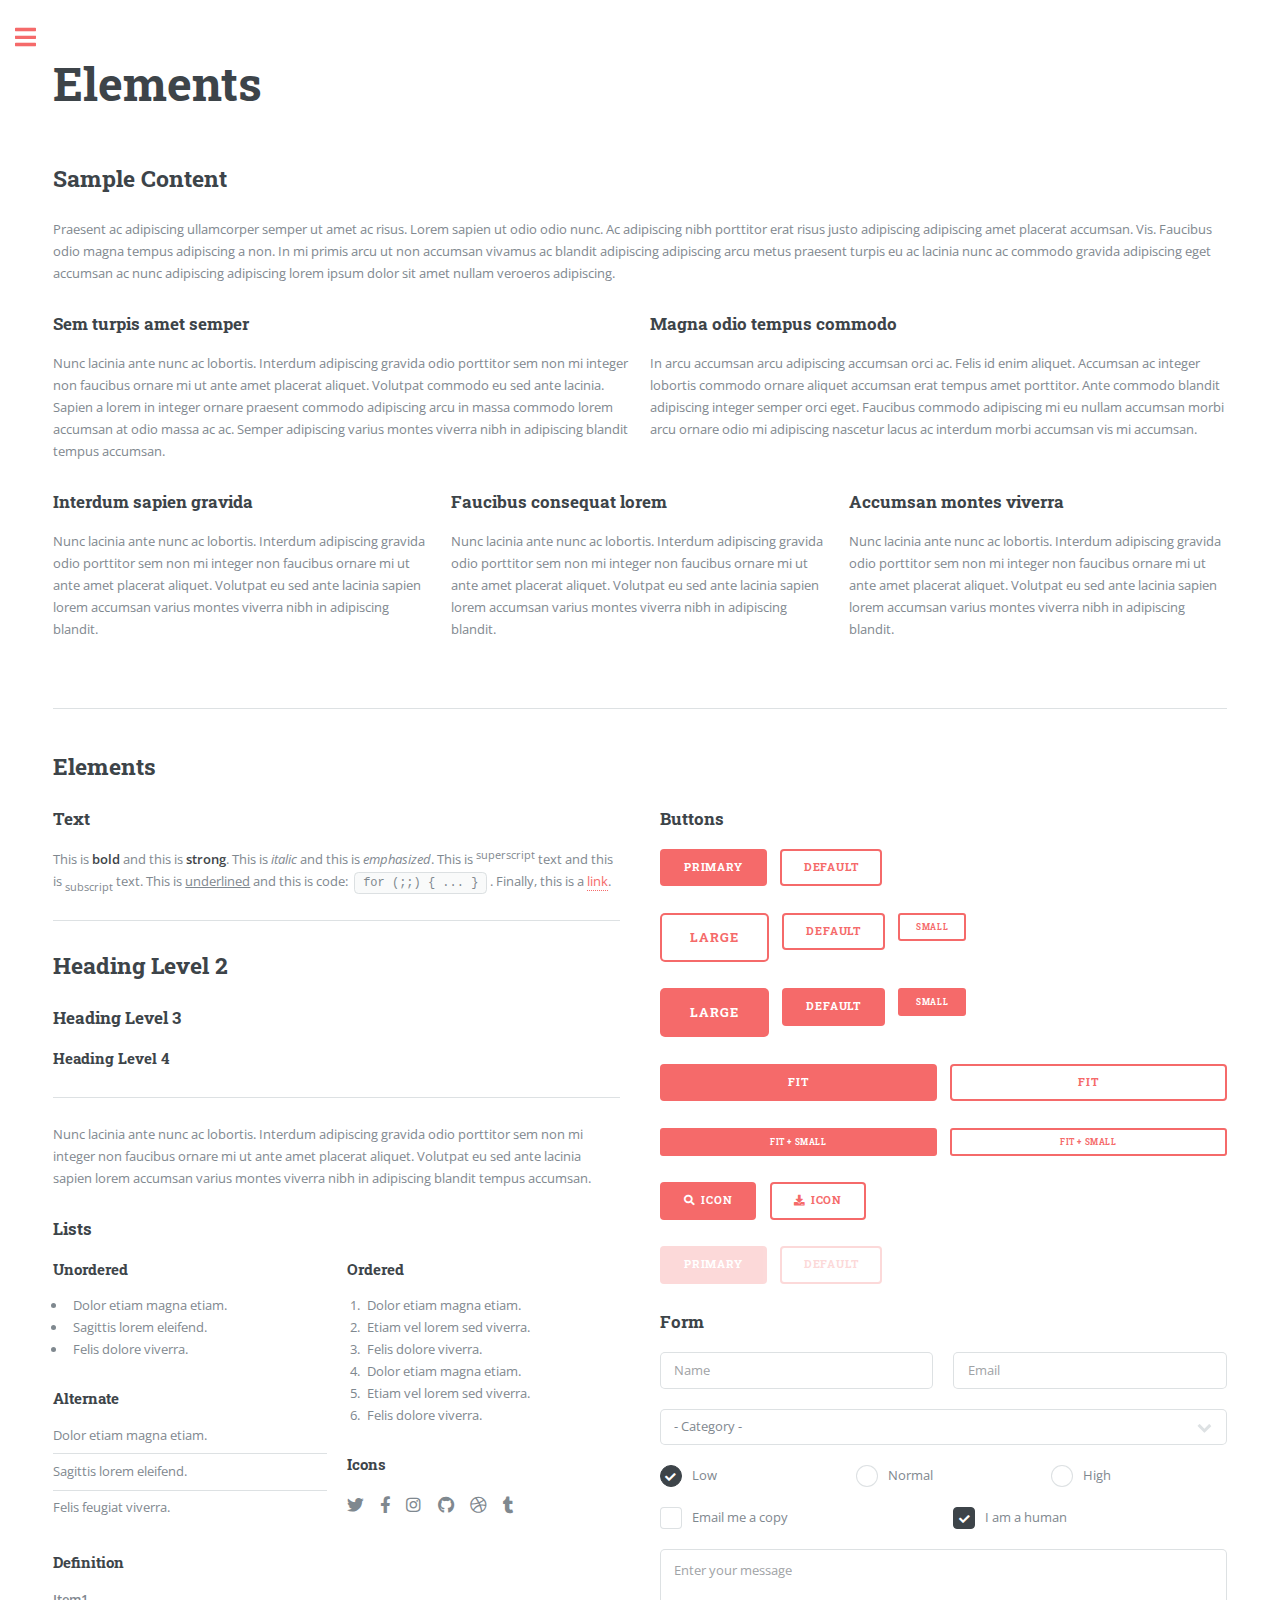
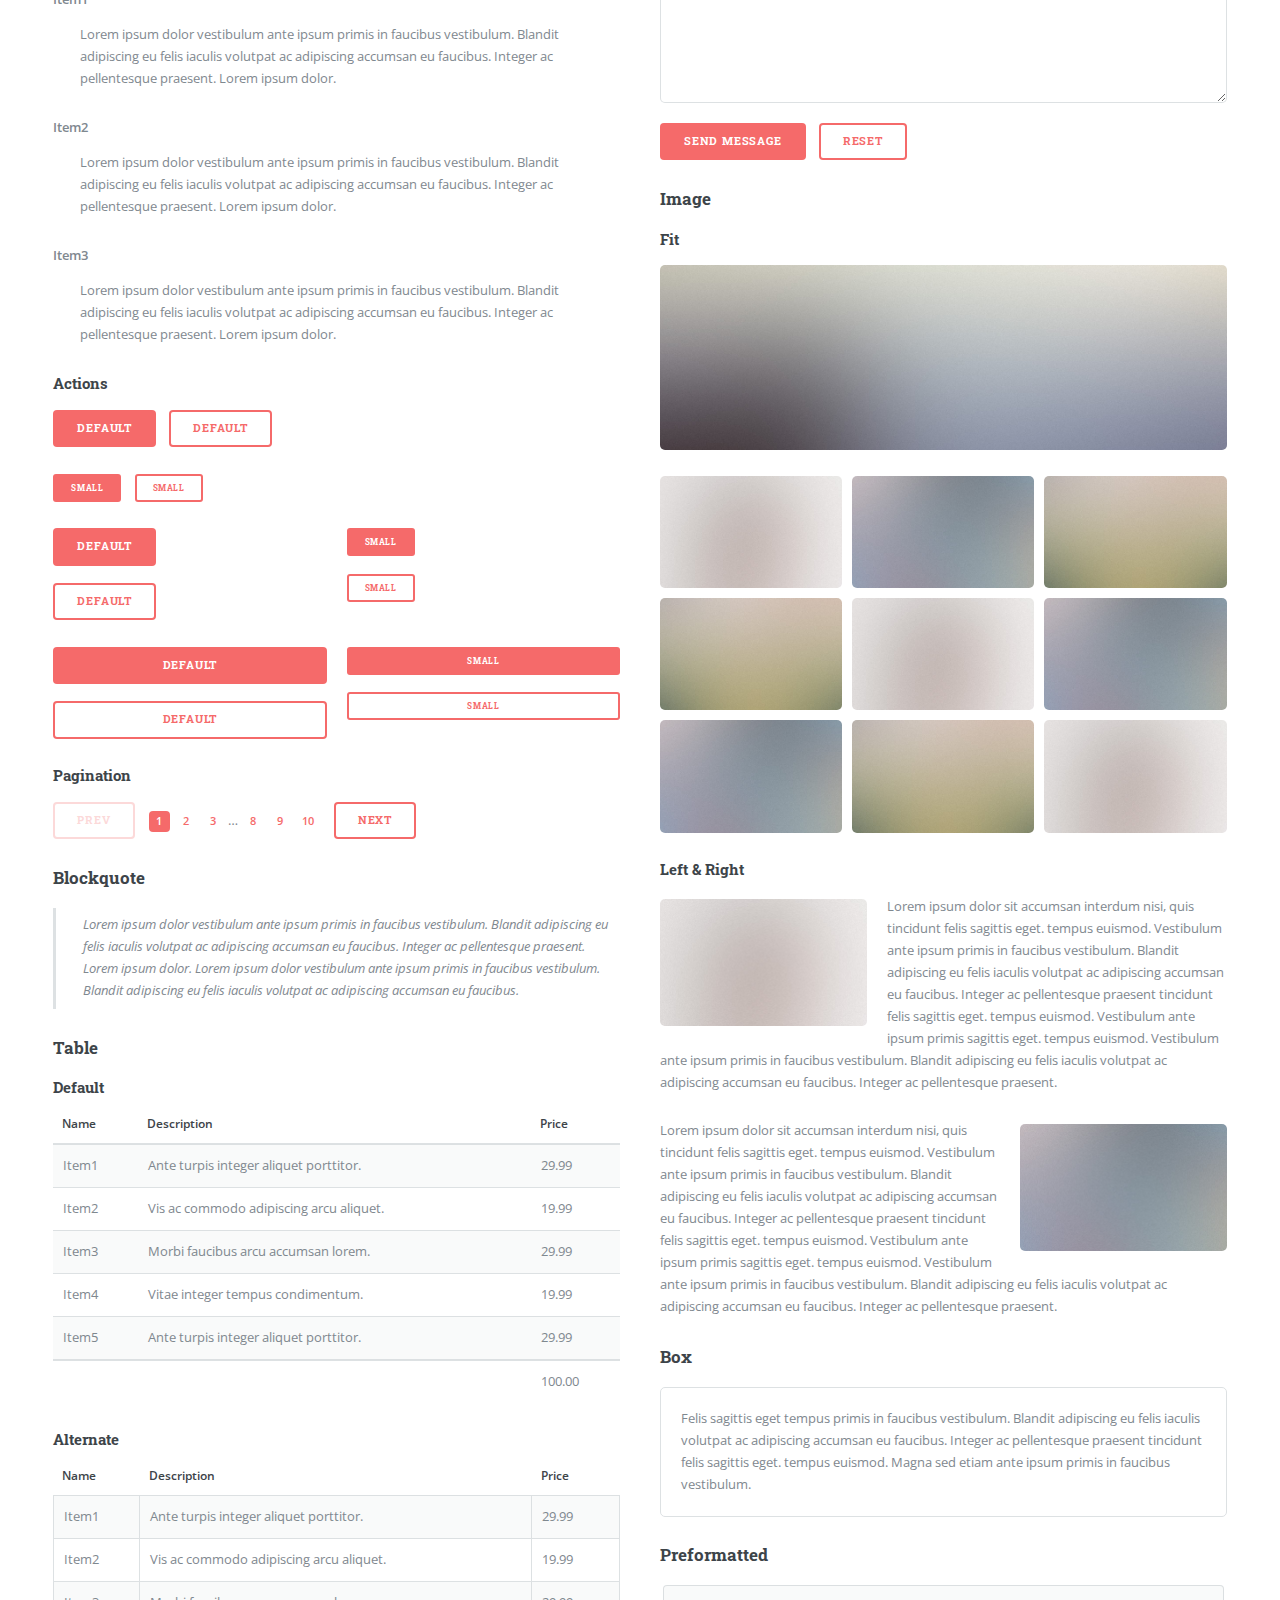
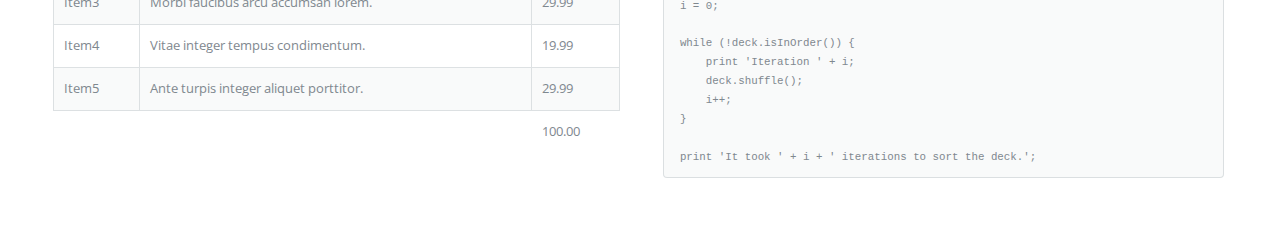
==== commit 0cea7b46: "Update elements.html" ====
--- a/elements.html
+++ b/elements.html
@@ -6,7 +6,7 @@
 -->
 <html>
 	<head>
-		<title>Elements - Editorial by HTML5 UP</title>
+		<title></title>
 		<meta charset="utf-8" />
 		<meta name="viewport" content="width=device-width, initial-scale=1, user-scalable=no" />
 		<link rel="stylesheet" href="assets/css/main.css" />
@@ -21,7 +21,7 @@
 						<div class="inner">
 
 							<!-- Header -->
-								<header id="header">
+					<!--			<header id="header">
 									<a href="index.html" class="logo"><strong>Editorial</strong> by HTML5 UP</a>
 									<ul class="icons">
 										<li><a href="#" class="icon brands fa-twitter"><span class="label">Twitter</span></a></li>
@@ -31,6 +31,7 @@
 										<li><a href="#" class="icon brands fa-medium-m"><span class="label">Medium</span></a></li>
 									</ul>
 								</header>
+	-->
 
 							<!-- Content -->
 								<section>
@@ -449,78 +450,51 @@
 									</form>
 								</section>
 
-							<!-- Menu -->
-								<nav id="menu">
-									<header class="major">
-										<h2>Menu</h2>
-									</header>
-									<ul>
-										<li><a href="index.html">Homepage</a></li>
-										<li><a href="generic.html">Generic</a></li>
-										<li><a href="elements.html">Elements</a></li>
-										<li>
-											<span class="opener">Submenu</span>
-											<ul>
-												<li><a href="#">Lorem Dolor</a></li>
-												<li><a href="#">Ipsum Adipiscing</a></li>
-												<li><a href="#">Tempus Magna</a></li>
-												<li><a href="#">Feugiat Veroeros</a></li>
-											</ul>
-										</li>
-										<li><a href="#">Etiam Dolore</a></li>
-										<li><a href="#">Adipiscing</a></li>
-										<li>
-											<span class="opener">Another Submenu</span>
-											<ul>
-												<li><a href="#">Lorem Dolor</a></li>
-												<li><a href="#">Ipsum Adipiscing</a></li>
-												<li><a href="#">Tempus Magna</a></li>
-												<li><a href="#">Feugiat Veroeros</a></li>
-											</ul>
-										</li>
-										<li><a href="#">Maximus Erat</a></li>
-										<li><a href="#">Sapien Mauris</a></li>
-										<li><a href="#">Amet Lacinia</a></li>
-									</ul>
-								</nav>
-
-							<!-- Section -->
-								<section>
-									<header class="major">
-										<h2>Ante interdum</h2>
-									</header>
-									<div class="mini-posts">
-										<article>
-											<a href="#" class="image"><img src="images/pic07.jpg" alt="" /></a>
-											<p>Aenean ornare velit lacus, ac varius enim lorem ullamcorper dolore aliquam.</p>
-										</article>
-										<article>
-											<a href="#" class="image"><img src="images/pic08.jpg" alt="" /></a>
-											<p>Aenean ornare velit lacus, ac varius enim lorem ullamcorper dolore aliquam.</p>
-										</article>
-										<article>
-											<a href="#" class="image"><img src="images/pic09.jpg" alt="" /></a>
-											<p>Aenean ornare velit lacus, ac varius enim lorem ullamcorper dolore aliquam.</p>
-										</article>
-									</div>
-									<ul class="actions">
-										<li><a href="#" class="button">More</a></li>
-									</ul>
-								</section>
-
-							<!-- Section -->
-								<section>
-									<header class="major">
-										<h2>Get in touch</h2>
-									</header>
-									<p>Sed varius enim lorem ullamcorper dolore aliquam aenean ornare velit lacus, ac varius enim lorem ullamcorper dolore. Proin sed aliquam facilisis ante interdum. Sed nulla amet lorem feugiat tempus aliquam.</p>
-									<ul class="contact">
-										<li class="icon solid fa-envelope"><a href="#">information@untitled.tld</a></li>
-										<li class="icon solid fa-phone">(000) 000-0000</li>
-										<li class="icon solid fa-home">1234 Somewhere Road #8254<br />
-										Nashville, TN 00000-0000</li>
-									</ul>
-								</section>
+
+															<!-- Menu -->
+																<nav id="menu">
+																	<header class="major">
+																		<h2>Menu</h2>
+																	</header>
+																	<ul>
+																		<li><a href="index.html">Homepage</a></li>
+																		<li><a href="generic.html">Toolkit 1</a></li>
+																		<li><a href="elements.html">Toolkit 2</a></li>
+																		<li><a href="elements.html">Toolkit 3</a></li>
+																		<li><a href="elements.html">Toolkit 4</a></li>
+																		<!--<li>
+																			<span class="opener">Submenu</span>
+																			<ul>
+																				<li><a href="#">Lorem Dolor</a></li>
+																				<li><a href="#">Ipsum Adipiscing</a></li>
+																				<li><a href="#">Tempus Magna</a></li>
+																				<li><a href="#">Feugiat Veroeros</a></li>
+																			</ul>
+
+																		</li>
+																	-->
+																	<!--	<li><a href="#">Etiam Dolore</a></li> -->
+																	<!--	<li><a href="#">Adipiscing</a></li> -->
+
+
+																	</ul>
+																</nav>
+
+
+
+																<!-- Section -->
+																	<section>
+																		<header class="major">
+																			<h2>Get in touch</h2>
+																		</header>
+																		<!--<p>Sed varius enim lorem ullamcorper dolore aliquam aenean ornare velit lacus, ac varius enim lorem ullamcorper dolore. Proin sed aliquam facilisis ante interdum. Sed nulla amet lorem feugiat tempus aliquam.</p> -->
+																		<ul class="contact">
+																			<li class="icon solid fa-envelope"><a href="#">csdunefsky@uncg.edu</a></li>
+																			<!-- <li class="icon solid fa-phone">(000) 000-0000</li> -->
+																			<!--<li class="icon solid fa-home">1234 Somewhere Road #8254<br /> -->
+																		<!--	Nashville, TN 00000-0000</li> -->
+																		</ul>
+																	</section>
 
 							<!-- Footer -->
 								<footer id="footer">
@@ -540,4 +514,4 @@
 			<script src="assets/js/main.js"></script>
 
 	</body>
-</html>+</html>
